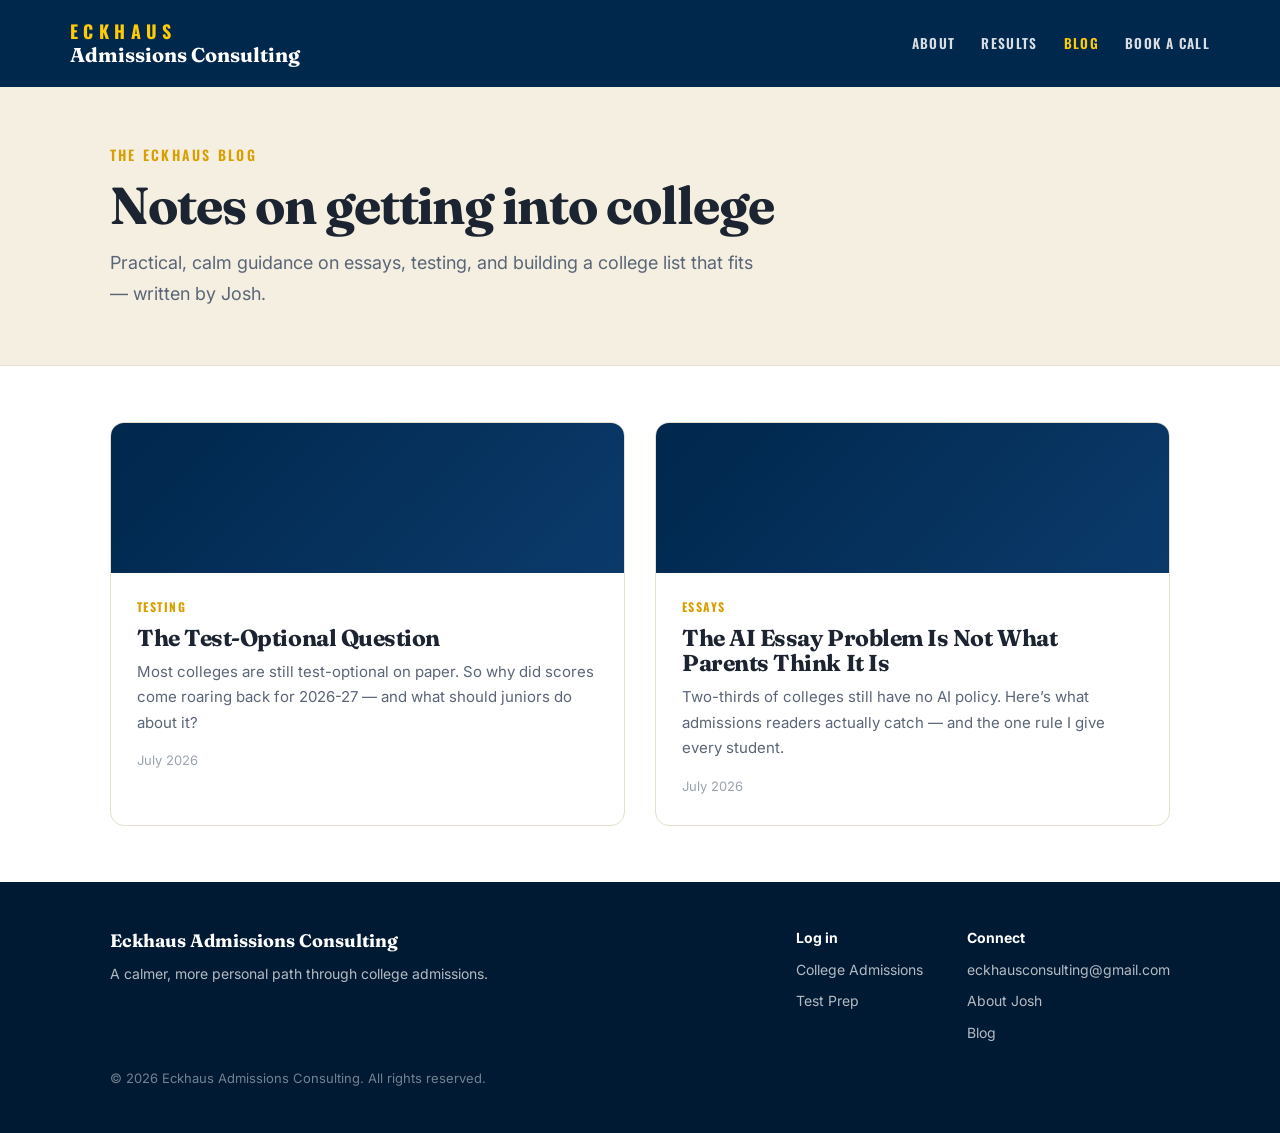
==== blog/index.html @ 6aad3f3d "Blog: remove read-time from posts, index, and homepage" ====
<!DOCTYPE html><html lang="en"><head><meta charset="UTF-8"><meta name="viewport" content="width=device-width, initial-scale=1"><title>Blog — Eckhaus Admissions Consulting</title><link rel="preconnect" href="https://fonts.googleapis.com"><link rel="preconnect" href="https://fonts.gstatic.com" crossorigin><link href="https://fonts.googleapis.com/css2?family=Fraunces:opsz,wght@9..144,500;9..144,600;9..144,700&family=Inter:wght@400;500;600;700&family=Oswald:wght@500;600;700&display=swap" rel="stylesheet"><style>
  :root{--blue:#00274c;--blue-2:#001a33;--blue-soft:#0b3a6b;--maize:#ffcb05;--maize-fill:#efb90a;--maize-deep:#d99e00;--ink:#1c2431;--slate:#5a6577;--paper:#fbf8f0;--cream:#f4efe1;--line:#e6dfcd;--serif:'Fraunces',Georgia,serif;--sans:'Inter',system-ui,sans-serif;--varsity:'Oswald',sans-serif}
  *{box-sizing:border-box;margin:0;padding:0}
  html{scroll-behavior:smooth}
  body{font-family:var(--sans);color:var(--ink);background:#fff;line-height:1.7;-webkit-font-smoothing:antialiased}
  a{color:inherit;text-decoration:none}
  .wrap{max-width:1140px;margin:0 auto;padding:0 40px}
  h1,h2,h3{font-family:var(--serif);font-weight:700;letter-spacing:-.02em;line-height:1.1}
  .top{background:var(--blue);color:#fff}
  .topbar{display:flex;align-items:center;justify-content:space-between;padding:22px 0}
  .brand{display:flex;flex-direction:column;line-height:1}
  .brand .name{font-family:var(--varsity);font-weight:700;font-size:18px;letter-spacing:.3em;color:var(--maize)}
  .brand .svc{font-family:var(--serif);font-weight:700;font-size:20px;color:#fff;margin-top:5px}
  .nav{display:flex;gap:26px}
  .nav a{font-family:var(--varsity);text-transform:uppercase;letter-spacing:.1em;font-size:13.5px;font-weight:600;color:rgba(255,255,255,.85)}
  .nav a:hover,.nav a.on{color:var(--maize)}
  .pagehead{background:var(--cream);border-bottom:1px solid var(--line);padding:56px 0}
  .pagehead .eyebrow{font-family:var(--varsity);text-transform:uppercase;letter-spacing:.16em;font-size:14px;font-weight:600;color:var(--maize-deep);margin-bottom:10px}
  .pagehead h1{font-size:clamp(34px,5vw,52px)}
  .pagehead p{color:var(--slate);font-size:18px;margin-top:14px;max-width:60ch}
  .list{padding:56px 0;display:grid;grid-template-columns:repeat(auto-fit,minmax(300px,1fr));gap:30px}
  .card{display:block;border:1px solid var(--line);border-radius:14px;overflow:hidden;background:#fff;transition:.2s ease}
  .card:hover{transform:translateY(-3px);box-shadow:0 20px 40px -26px rgba(0,20,42,.5)}
  .card .thumb{height:150px;background:linear-gradient(135deg,var(--blue),var(--blue-soft))}
  .card .cbody{padding:24px 26px 28px}
  .cat{font-family:var(--varsity);text-transform:uppercase;letter-spacing:.12em;font-size:12px;font-weight:700;color:var(--maize-deep)}
  .card h3{font-size:23px;margin:8px 0}
  .card p{color:var(--slate);font-size:15px}
  .card .meta{color:#9aa3b1;font-size:13px;margin-top:14px}
  .article{padding:52px 0 72px}
  .article .inner{max-width:720px;margin:0 auto}
  .article .cat{margin-bottom:14px;display:inline-block}
  .article h1{font-size:clamp(32px,4.6vw,50px);line-height:1.06}
  .article .byline{color:var(--slate);font-size:15px;margin-top:18px;padding-bottom:26px;border-bottom:1px solid var(--line)}
  .article .content{margin-top:30px;font-size:18px;color:#26303f}
  .article .content p{margin:0 0 22px}
  .article .content h2{font-family:var(--serif);font-size:27px;margin:38px 0 14px}
  .article .content ul{margin:0 0 22px 22px}
  .article .content li{margin-bottom:9px}
  .article .content strong{color:var(--ink)}
  .backlink{display:inline-block;margin-bottom:26px;font-family:var(--varsity);text-transform:uppercase;letter-spacing:.08em;font-size:13px;font-weight:600;color:var(--maize-deep)}
  .cta{margin-top:48px;background:var(--blue);color:#fff;border-radius:14px;padding:34px 36px}
  .cta h3{color:#fff;font-size:26px}
  .cta p{color:rgba(255,255,255,.8);margin-top:8px;font-size:16px}
  .cta a{display:inline-flex;margin-top:18px;background:var(--maize-fill);color:var(--blue);font-family:var(--varsity);text-transform:uppercase;letter-spacing:.07em;font-weight:700;font-size:14px;padding:12px 20px;border-radius:8px}
  .foot{background:var(--blue-2);color:rgba(255,255,255,.7);padding:44px 0}
  .foot .fwrap{display:flex;justify-content:space-between;flex-wrap:wrap;gap:28px}
  .foot a{color:rgba(255,255,255,.7)}.foot a:hover{color:var(--maize)}
  .foot .cright{font-size:13px;color:rgba(255,255,255,.45);margin-top:22px}
  @media(max-width:760px){.nav{display:none}.wrap{padding:0 22px}}
</style></head><body><header class="top"><div class="wrap topbar"><a href="/" class="brand"><span class="name">ECKHAUS</span><span class="svc">Admissions Consulting</span></a><nav class="nav"><a href="/#about">About</a><a href="/#results">Results</a><a href="/blog/" class="on">Blog</a><a href="/#book">Book a call</a></nav></div></header><section class="pagehead"><div class="wrap"><div class="eyebrow">The Eckhaus blog</div><h1>Notes on getting into college</h1><p>Practical, calm guidance on essays, testing, and building a college list that fits — written by Josh.</p></div></section><div class="wrap"><div class="list"><a href="/blog/the-test-optional-question/" class="card"><div class="thumb"></div><div class="cbody"><div class="cat">Testing</div><h3>The Test-Optional Question</h3><p>Most colleges are still test-optional on paper. So why did scores come roaring back for 2026-27 — and what should juniors do about it?</p><div class="meta">July 2026</div></div></a><a href="/blog/the-ai-essay-problem/" class="card"><div class="thumb"></div><div class="cbody"><div class="cat">Essays</div><h3>The AI Essay Problem Is Not What Parents Think It Is</h3><p>Two-thirds of colleges still have no AI policy. Here’s what admissions readers actually catch — and the one rule I give every student.</p><div class="meta">July 2026</div></div></a></div></div><footer class="foot"><div class="wrap"><div class="fwrap"><div><strong style="color:#fff;font-family:var(--serif);font-size:18px">Eckhaus Admissions Consulting</strong><div style="margin-top:6px;font-size:14px">A calmer, more personal path through college admissions.</div></div><div style="display:flex;gap:44px"><div style="display:flex;flex-direction:column;gap:8px;font-size:14px"><strong style="color:#fff">Log in</strong><a href="https://my.eckhausconsulting.com/">College Admissions</a><a href="https://my.eckhausconsulting.com/">Test Prep</a></div><div style="display:flex;flex-direction:column;gap:8px;font-size:14px"><strong style="color:#fff">Connect</strong><a href="mailto:eckhausconsulting@gmail.com">eckhausconsulting@gmail.com</a><a href="/#about">About Josh</a><a href="/blog/">Blog</a></div></div></div><div class="cright">© 2026 Eckhaus Admissions Consulting. All rights reserved.</div></div></footer></body></html>
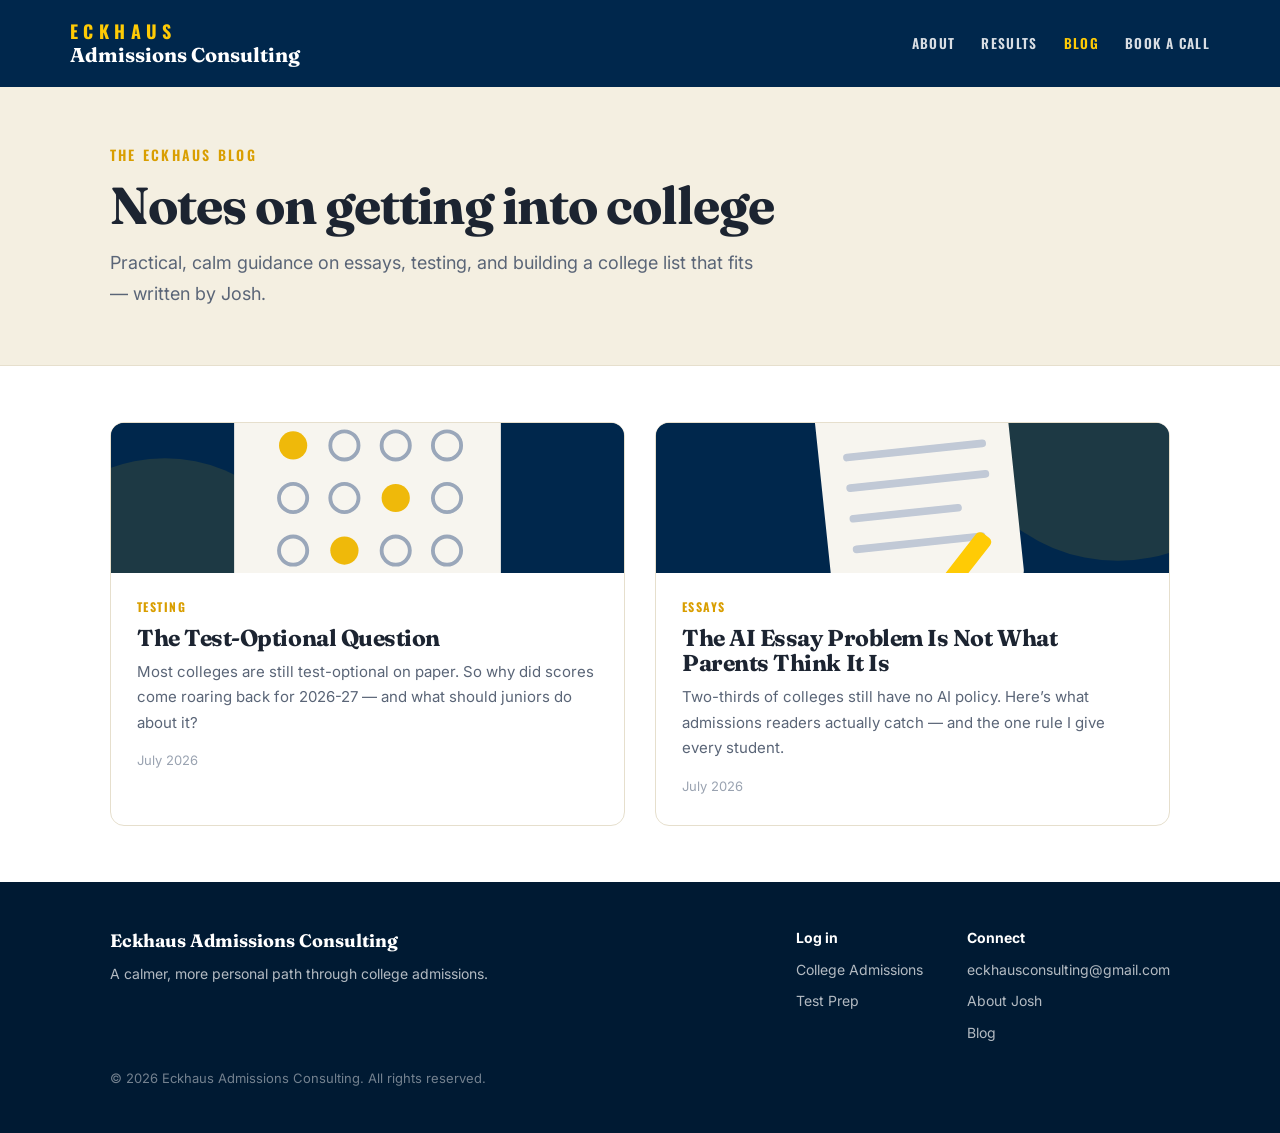
==== commit 92abc852: "Homepage: real key dates (Aug 1 Common App, Aug 7 SAT, Aug 14 ACT) + 3 news articles w/ links (USC E" ====
--- a/blog/index.html
+++ b/blog/index.html
@@ -38,7 +38,7 @@
   .article .content ul{margin:0 0 22px 22px}
   .article .content li{margin-bottom:9px}
   .article .content strong{color:var(--ink)}
-  .backlink{display:inline-block;margin-bottom:26px;font-family:var(--varsity);text-transform:uppercase;letter-spacing:.08em;font-size:13px;font-weight:600;color:var(--maize-deep)}
+  .backlink{display:block;margin-bottom:26px;font-family:var(--varsity);text-transform:uppercase;letter-spacing:.08em;font-size:13px;font-weight:600;color:var(--maize-deep)}
   .cta{margin-top:48px;background:var(--blue);color:#fff;border-radius:14px;padding:34px 36px}
   .cta h3{color:#fff;font-size:26px}
   .cta p{color:rgba(255,255,255,.8);margin-top:8px;font-size:16px}
@@ -48,4 +48,4 @@
   .foot a{color:rgba(255,255,255,.7)}.foot a:hover{color:var(--maize)}
   .foot .cright{font-size:13px;color:rgba(255,255,255,.45);margin-top:22px}
   @media(max-width:760px){.nav{display:none}.wrap{padding:0 22px}}
-</style></head><body><header class="top"><div class="wrap topbar"><a href="/" class="brand"><span class="name">ECKHAUS</span><span class="svc">Admissions Consulting</span></a><nav class="nav"><a href="/#about">About</a><a href="/#results">Results</a><a href="/blog/" class="on">Blog</a><a href="/#book">Book a call</a></nav></div></header><section class="pagehead"><div class="wrap"><div class="eyebrow">The Eckhaus blog</div><h1>Notes on getting into college</h1><p>Practical, calm guidance on essays, testing, and building a college list that fits — written by Josh.</p></div></section><div class="wrap"><div class="list"><a href="/blog/the-test-optional-question/" class="card"><div class="thumb"></div><div class="cbody"><div class="cat">Testing</div><h3>The Test-Optional Question</h3><p>Most colleges are still test-optional on paper. So why did scores come roaring back for 2026-27 — and what should juniors do about it?</p><div class="meta">July 2026</div></div></a><a href="/blog/the-ai-essay-problem/" class="card"><div class="thumb"></div><div class="cbody"><div class="cat">Essays</div><h3>The AI Essay Problem Is Not What Parents Think It Is</h3><p>Two-thirds of colleges still have no AI policy. Here’s what admissions readers actually catch — and the one rule I give every student.</p><div class="meta">July 2026</div></div></a></div></div><footer class="foot"><div class="wrap"><div class="fwrap"><div><strong style="color:#fff;font-family:var(--serif);font-size:18px">Eckhaus Admissions Consulting</strong><div style="margin-top:6px;font-size:14px">A calmer, more personal path through college admissions.</div></div><div style="display:flex;gap:44px"><div style="display:flex;flex-direction:column;gap:8px;font-size:14px"><strong style="color:#fff">Log in</strong><a href="https://my.eckhausconsulting.com/">College Admissions</a><a href="https://my.eckhausconsulting.com/">Test Prep</a></div><div style="display:flex;flex-direction:column;gap:8px;font-size:14px"><strong style="color:#fff">Connect</strong><a href="mailto:eckhausconsulting@gmail.com">eckhausconsulting@gmail.com</a><a href="/#about">About Josh</a><a href="/blog/">Blog</a></div></div></div><div class="cright">© 2026 Eckhaus Admissions Consulting. All rights reserved.</div></div></footer></body></html>+</style></head><body><header class="top"><div class="wrap topbar"><a href="/" class="brand"><span class="name">ECKHAUS</span><span class="svc">Admissions Consulting</span></a><nav class="nav"><a href="/#about">About</a><a href="/#results">Results</a><a href="/blog/" class="on">Blog</a><a href="/#book">Book a call</a></nav></div></header><section class="pagehead"><div class="wrap"><div class="eyebrow">The Eckhaus blog</div><h1>Notes on getting into college</h1><p>Practical, calm guidance on essays, testing, and building a college list that fits — written by Josh.</p></div></section><div class="wrap"><div class="list"><a href="/blog/the-test-optional-question/" class="card"><div class="thumb"><svg viewBox="0 0 400 250" preserveAspectRatio="xMidYMid slice" style="width:100%;height:100%;display:block" role="img" aria-label="Testing"><rect width="400" height="250" fill="#00274c"/><circle cx="42" cy="216" r="122" fill="#efb90a" opacity=".12"/><g transform="translate(96,50)"><rect width="208" height="150" rx="10" fill="#f7f5ef"/><circle cx="46" cy="34" r="11" fill="#efb90a"/><circle cx="86" cy="34" r="11" fill="none" stroke="#9aa7ba" stroke-width="3"/><circle cx="126" cy="34" r="11" fill="none" stroke="#9aa7ba" stroke-width="3"/><circle cx="166" cy="34" r="11" fill="none" stroke="#9aa7ba" stroke-width="3"/><circle cx="46" cy="75" r="11" fill="none" stroke="#9aa7ba" stroke-width="3"/><circle cx="86" cy="75" r="11" fill="none" stroke="#9aa7ba" stroke-width="3"/><circle cx="126" cy="75" r="11" fill="#efb90a"/><circle cx="166" cy="75" r="11" fill="none" stroke="#9aa7ba" stroke-width="3"/><circle cx="46" cy="116" r="11" fill="none" stroke="#9aa7ba" stroke-width="3"/><circle cx="86" cy="116" r="11" fill="#efb90a"/><circle cx="126" cy="116" r="11" fill="none" stroke="#9aa7ba" stroke-width="3"/><circle cx="166" cy="116" r="11" fill="none" stroke="#9aa7ba" stroke-width="3"/></g></svg></div><div class="cbody"><div class="cat">Testing</div><h3>The Test-Optional Question</h3><p>Most colleges are still test-optional on paper. So why did scores come roaring back for 2026-27 — and what should juniors do about it?</p><div class="meta">July 2026</div></div></a><a href="/blog/the-ai-essay-problem/" class="card"><div class="thumb"><svg viewBox="0 0 400 250" preserveAspectRatio="xMidYMid slice" style="width:100%;height:100%;display:block" role="img" aria-label="Essays"><rect width="400" height="250" fill="#00274c"/><circle cx="360" cy="42" r="132" fill="#efb90a" opacity=".12"/><g transform="translate(122,48) rotate(-6)"><rect width="150" height="158" rx="9" fill="#f7f5ef"/><rect width="150" height="11" fill="#efb90a"/><g stroke="#c1c9d6" stroke-width="6" stroke-linecap="round"><line x1="22" y1="48" x2="128" y2="48"/><line x1="22" y1="72" x2="128" y2="72"/><line x1="22" y1="96" x2="104" y2="96"/><line x1="22" y1="120" x2="120" y2="120"/></g></g><g transform="translate(252,150) rotate(38)"><rect width="14" height="66" rx="4" fill="#ffcb05"/><polygon points="0,66 14,66 7,86" fill="#00274c" stroke="#ffcb05" stroke-width="3"/></g></svg></div><div class="cbody"><div class="cat">Essays</div><h3>The AI Essay Problem Is Not What Parents Think It Is</h3><p>Two-thirds of colleges still have no AI policy. Here’s what admissions readers actually catch — and the one rule I give every student.</p><div class="meta">July 2026</div></div></a></div></div><footer class="foot"><div class="wrap"><div class="fwrap"><div><strong style="color:#fff;font-family:var(--serif);font-size:18px">Eckhaus Admissions Consulting</strong><div style="margin-top:6px;font-size:14px">A calmer, more personal path through college admissions.</div></div><div style="display:flex;gap:44px"><div style="display:flex;flex-direction:column;gap:8px;font-size:14px"><strong style="color:#fff">Log in</strong><a href="https://my.eckhausconsulting.com/">College Admissions</a><a href="https://my.eckhausconsulting.com/">Test Prep</a></div><div style="display:flex;flex-direction:column;gap:8px;font-size:14px"><strong style="color:#fff">Connect</strong><a href="mailto:eckhausconsulting@gmail.com">eckhausconsulting@gmail.com</a><a href="/#about">About Josh</a><a href="/blog/">Blog</a></div></div></div><div class="cright">© 2026 Eckhaus Admissions Consulting. All rights reserved.</div></div></footer></body></html>
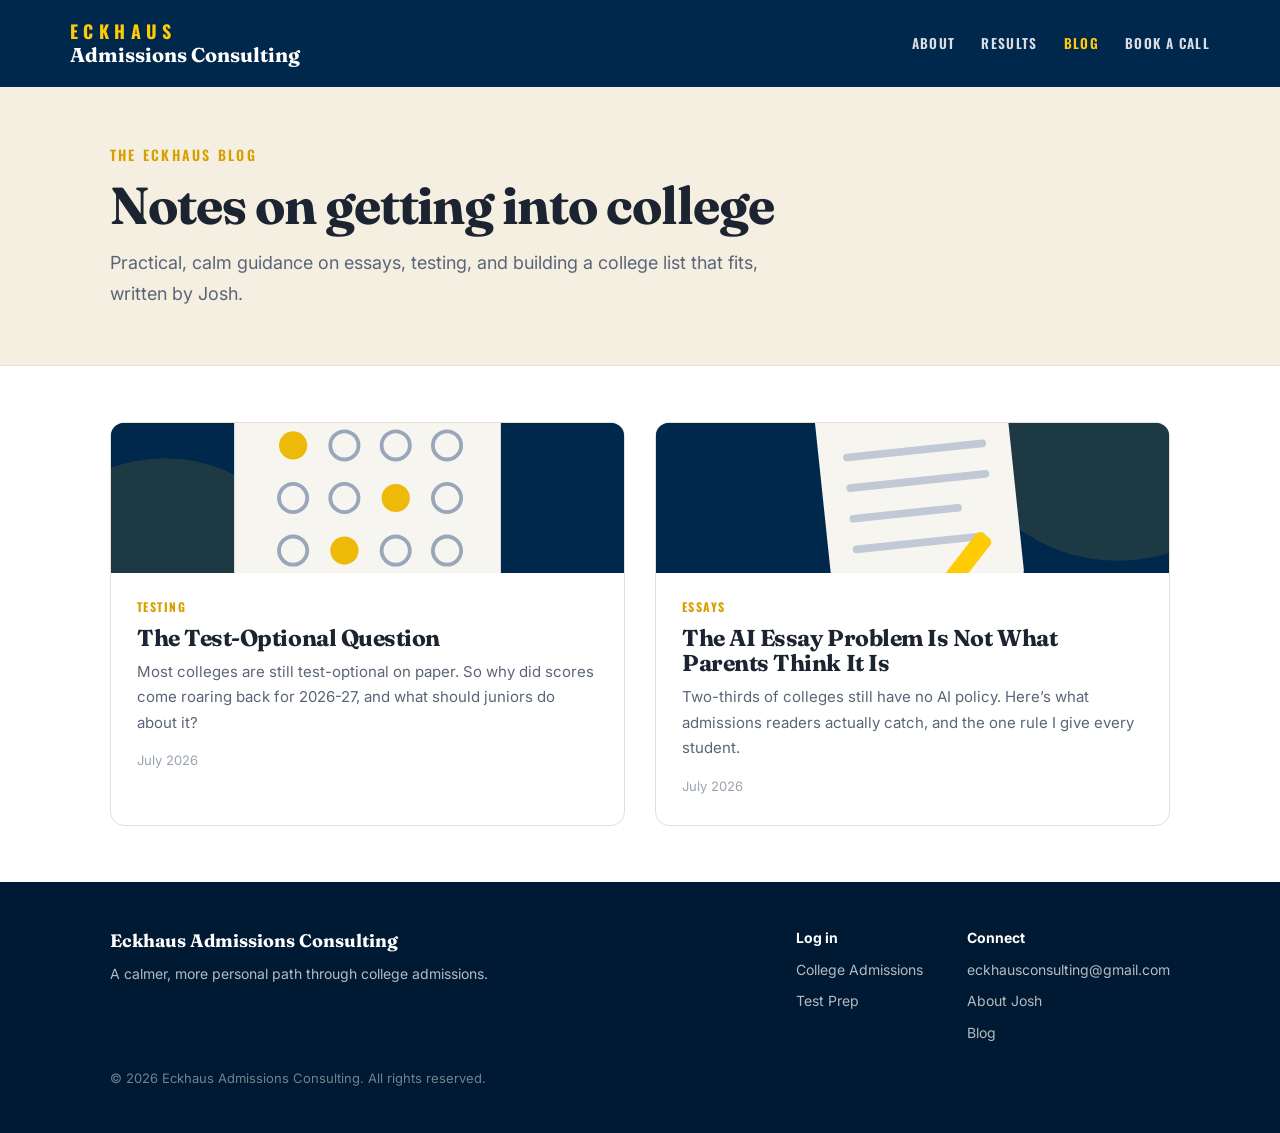
==== commit ae81c251: "Launch section redesign: unified texture system, campus imagery, wider column, current key dates Eve" ====
--- a/blog/index.html
+++ b/blog/index.html
@@ -1,4 +1,4 @@
-<!DOCTYPE html><html lang="en"><head><meta charset="UTF-8"><meta name="viewport" content="width=device-width, initial-scale=1"><title>Blog — Eckhaus Admissions Consulting</title><link rel="preconnect" href="https://fonts.googleapis.com"><link rel="preconnect" href="https://fonts.gstatic.com" crossorigin><link href="https://fonts.googleapis.com/css2?family=Fraunces:opsz,wght@9..144,500;9..144,600;9..144,700&family=Inter:wght@400;500;600;700&family=Oswald:wght@500;600;700&display=swap" rel="stylesheet"><style>
+<!DOCTYPE html><html lang="en"><head><meta charset="UTF-8"><meta name="viewport" content="width=device-width, initial-scale=1"><title>Blog | Eckhaus Admissions Consulting</title><link rel="preconnect" href="https://fonts.googleapis.com"><link rel="preconnect" href="https://fonts.gstatic.com" crossorigin><link href="https://fonts.googleapis.com/css2?family=Fraunces:opsz,wght@9..144,500;9..144,600;9..144,700&family=Inter:wght@400;500;600;700&family=Oswald:wght@500;600;700&display=swap" rel="stylesheet"><style>
   :root{--blue:#00274c;--blue-2:#001a33;--blue-soft:#0b3a6b;--maize:#ffcb05;--maize-fill:#efb90a;--maize-deep:#d99e00;--ink:#1c2431;--slate:#5a6577;--paper:#fbf8f0;--cream:#f4efe1;--line:#e6dfcd;--serif:'Fraunces',Georgia,serif;--sans:'Inter',system-ui,sans-serif;--varsity:'Oswald',sans-serif}
   *{box-sizing:border-box;margin:0;padding:0}
   html{scroll-behavior:smooth}
@@ -48,4 +48,4 @@
   .foot a{color:rgba(255,255,255,.7)}.foot a:hover{color:var(--maize)}
   .foot .cright{font-size:13px;color:rgba(255,255,255,.45);margin-top:22px}
   @media(max-width:760px){.nav{display:none}.wrap{padding:0 22px}}
-</style></head><body><header class="top"><div class="wrap topbar"><a href="/" class="brand"><span class="name">ECKHAUS</span><span class="svc">Admissions Consulting</span></a><nav class="nav"><a href="/#about">About</a><a href="/#results">Results</a><a href="/blog/" class="on">Blog</a><a href="/#book">Book a call</a></nav></div></header><section class="pagehead"><div class="wrap"><div class="eyebrow">The Eckhaus blog</div><h1>Notes on getting into college</h1><p>Practical, calm guidance on essays, testing, and building a college list that fits — written by Josh.</p></div></section><div class="wrap"><div class="list"><a href="/blog/the-test-optional-question/" class="card"><div class="thumb"><svg viewBox="0 0 400 250" preserveAspectRatio="xMidYMid slice" style="width:100%;height:100%;display:block" role="img" aria-label="Testing"><rect width="400" height="250" fill="#00274c"/><circle cx="42" cy="216" r="122" fill="#efb90a" opacity=".12"/><g transform="translate(96,50)"><rect width="208" height="150" rx="10" fill="#f7f5ef"/><circle cx="46" cy="34" r="11" fill="#efb90a"/><circle cx="86" cy="34" r="11" fill="none" stroke="#9aa7ba" stroke-width="3"/><circle cx="126" cy="34" r="11" fill="none" stroke="#9aa7ba" stroke-width="3"/><circle cx="166" cy="34" r="11" fill="none" stroke="#9aa7ba" stroke-width="3"/><circle cx="46" cy="75" r="11" fill="none" stroke="#9aa7ba" stroke-width="3"/><circle cx="86" cy="75" r="11" fill="none" stroke="#9aa7ba" stroke-width="3"/><circle cx="126" cy="75" r="11" fill="#efb90a"/><circle cx="166" cy="75" r="11" fill="none" stroke="#9aa7ba" stroke-width="3"/><circle cx="46" cy="116" r="11" fill="none" stroke="#9aa7ba" stroke-width="3"/><circle cx="86" cy="116" r="11" fill="#efb90a"/><circle cx="126" cy="116" r="11" fill="none" stroke="#9aa7ba" stroke-width="3"/><circle cx="166" cy="116" r="11" fill="none" stroke="#9aa7ba" stroke-width="3"/></g></svg></div><div class="cbody"><div class="cat">Testing</div><h3>The Test-Optional Question</h3><p>Most colleges are still test-optional on paper. So why did scores come roaring back for 2026-27 — and what should juniors do about it?</p><div class="meta">July 2026</div></div></a><a href="/blog/the-ai-essay-problem/" class="card"><div class="thumb"><svg viewBox="0 0 400 250" preserveAspectRatio="xMidYMid slice" style="width:100%;height:100%;display:block" role="img" aria-label="Essays"><rect width="400" height="250" fill="#00274c"/><circle cx="360" cy="42" r="132" fill="#efb90a" opacity=".12"/><g transform="translate(122,48) rotate(-6)"><rect width="150" height="158" rx="9" fill="#f7f5ef"/><rect width="150" height="11" fill="#efb90a"/><g stroke="#c1c9d6" stroke-width="6" stroke-linecap="round"><line x1="22" y1="48" x2="128" y2="48"/><line x1="22" y1="72" x2="128" y2="72"/><line x1="22" y1="96" x2="104" y2="96"/><line x1="22" y1="120" x2="120" y2="120"/></g></g><g transform="translate(252,150) rotate(38)"><rect width="14" height="66" rx="4" fill="#ffcb05"/><polygon points="0,66 14,66 7,86" fill="#00274c" stroke="#ffcb05" stroke-width="3"/></g></svg></div><div class="cbody"><div class="cat">Essays</div><h3>The AI Essay Problem Is Not What Parents Think It Is</h3><p>Two-thirds of colleges still have no AI policy. Here’s what admissions readers actually catch — and the one rule I give every student.</p><div class="meta">July 2026</div></div></a></div></div><footer class="foot"><div class="wrap"><div class="fwrap"><div><strong style="color:#fff;font-family:var(--serif);font-size:18px">Eckhaus Admissions Consulting</strong><div style="margin-top:6px;font-size:14px">A calmer, more personal path through college admissions.</div></div><div style="display:flex;gap:44px"><div style="display:flex;flex-direction:column;gap:8px;font-size:14px"><strong style="color:#fff">Log in</strong><a href="https://my.eckhausconsulting.com/">College Admissions</a><a href="https://my.eckhausconsulting.com/">Test Prep</a></div><div style="display:flex;flex-direction:column;gap:8px;font-size:14px"><strong style="color:#fff">Connect</strong><a href="mailto:eckhausconsulting@gmail.com">eckhausconsulting@gmail.com</a><a href="/#about">About Josh</a><a href="/blog/">Blog</a></div></div></div><div class="cright">© 2026 Eckhaus Admissions Consulting. All rights reserved.</div></div></footer></body></html>+</style></head><body><header class="top"><div class="wrap topbar"><a href="/" class="brand"><span class="name">ECKHAUS</span><span class="svc">Admissions Consulting</span></a><nav class="nav"><a href="/#about">About</a><a href="/#results">Results</a><a href="/blog/" class="on">Blog</a><a href="/#book">Book a call</a></nav></div></header><section class="pagehead"><div class="wrap"><div class="eyebrow">The Eckhaus blog</div><h1>Notes on getting into college</h1><p>Practical, calm guidance on essays, testing, and building a college list that fits, written by Josh.</p></div></section><div class="wrap"><div class="list"><a href="/blog/the-test-optional-question/" class="card"><div class="thumb"><svg viewBox="0 0 400 250" preserveAspectRatio="xMidYMid slice" style="width:100%;height:100%;display:block" role="img" aria-label="Testing"><rect width="400" height="250" fill="#00274c"/><circle cx="42" cy="216" r="122" fill="#efb90a" opacity=".12"/><g transform="translate(96,50)"><rect width="208" height="150" rx="10" fill="#f7f5ef"/><circle cx="46" cy="34" r="11" fill="#efb90a"/><circle cx="86" cy="34" r="11" fill="none" stroke="#9aa7ba" stroke-width="3"/><circle cx="126" cy="34" r="11" fill="none" stroke="#9aa7ba" stroke-width="3"/><circle cx="166" cy="34" r="11" fill="none" stroke="#9aa7ba" stroke-width="3"/><circle cx="46" cy="75" r="11" fill="none" stroke="#9aa7ba" stroke-width="3"/><circle cx="86" cy="75" r="11" fill="none" stroke="#9aa7ba" stroke-width="3"/><circle cx="126" cy="75" r="11" fill="#efb90a"/><circle cx="166" cy="75" r="11" fill="none" stroke="#9aa7ba" stroke-width="3"/><circle cx="46" cy="116" r="11" fill="none" stroke="#9aa7ba" stroke-width="3"/><circle cx="86" cy="116" r="11" fill="#efb90a"/><circle cx="126" cy="116" r="11" fill="none" stroke="#9aa7ba" stroke-width="3"/><circle cx="166" cy="116" r="11" fill="none" stroke="#9aa7ba" stroke-width="3"/></g></svg></div><div class="cbody"><div class="cat">Testing</div><h3>The Test-Optional Question</h3><p>Most colleges are still test-optional on paper. So why did scores come roaring back for 2026-27, and what should juniors do about it?</p><div class="meta">July 2026</div></div></a><a href="/blog/the-ai-essay-problem/" class="card"><div class="thumb"><svg viewBox="0 0 400 250" preserveAspectRatio="xMidYMid slice" style="width:100%;height:100%;display:block" role="img" aria-label="Essays"><rect width="400" height="250" fill="#00274c"/><circle cx="360" cy="42" r="132" fill="#efb90a" opacity=".12"/><g transform="translate(122,48) rotate(-6)"><rect width="150" height="158" rx="9" fill="#f7f5ef"/><rect width="150" height="11" fill="#efb90a"/><g stroke="#c1c9d6" stroke-width="6" stroke-linecap="round"><line x1="22" y1="48" x2="128" y2="48"/><line x1="22" y1="72" x2="128" y2="72"/><line x1="22" y1="96" x2="104" y2="96"/><line x1="22" y1="120" x2="120" y2="120"/></g></g><g transform="translate(252,150) rotate(38)"><rect width="14" height="66" rx="4" fill="#ffcb05"/><polygon points="0,66 14,66 7,86" fill="#00274c" stroke="#ffcb05" stroke-width="3"/></g></svg></div><div class="cbody"><div class="cat">Essays</div><h3>The AI Essay Problem Is Not What Parents Think It Is</h3><p>Two-thirds of colleges still have no AI policy. Here’s what admissions readers actually catch, and the one rule I give every student.</p><div class="meta">July 2026</div></div></a></div></div><footer class="foot"><div class="wrap"><div class="fwrap"><div><strong style="color:#fff;font-family:var(--serif);font-size:18px">Eckhaus Admissions Consulting</strong><div style="margin-top:6px;font-size:14px">A calmer, more personal path through college admissions.</div></div><div style="display:flex;gap:44px"><div style="display:flex;flex-direction:column;gap:8px;font-size:14px"><strong style="color:#fff">Log in</strong><a href="https://my.eckhausconsulting.com/">College Admissions</a><a href="https://my.eckhausconsulting.com/">Test Prep</a></div><div style="display:flex;flex-direction:column;gap:8px;font-size:14px"><strong style="color:#fff">Connect</strong><a href="mailto:eckhausconsulting@gmail.com">eckhausconsulting@gmail.com</a><a href="/#about">About Josh</a><a href="/blog/">Blog</a></div></div></div><div class="cright">© 2026 Eckhaus Admissions Consulting. All rights reserved.</div></div></footer></body></html>
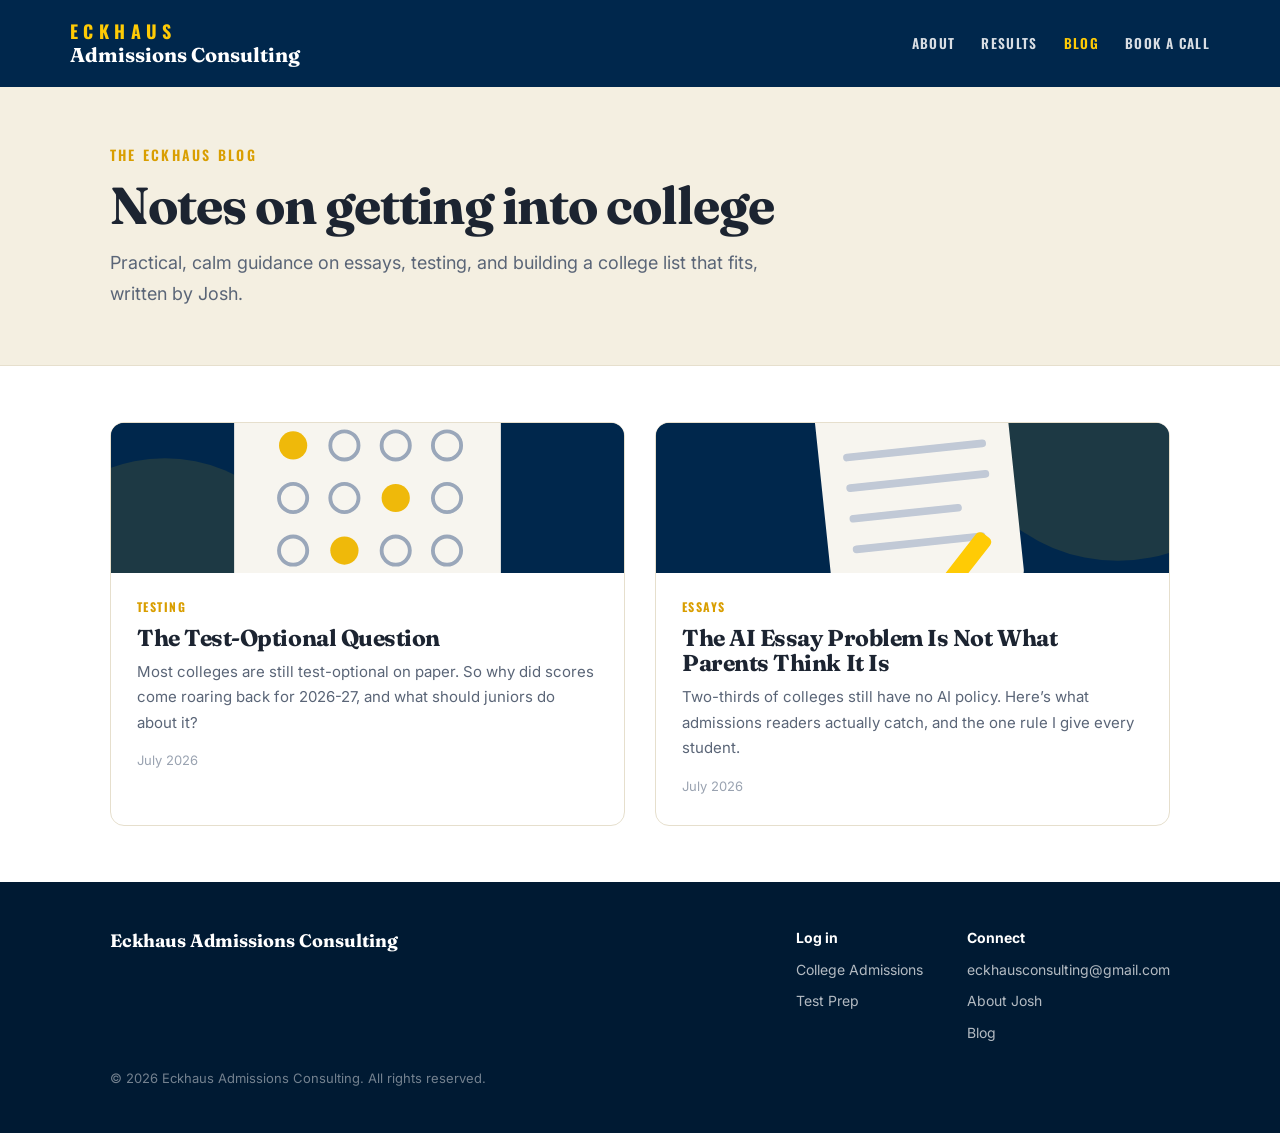
==== commit 26b0ca80: "Blog footers lose the tagline too; About Josh centers as a column (Josh: floating)" ====
--- a/blog/index.html
+++ b/blog/index.html
@@ -48,4 +48,4 @@
   .foot a{color:rgba(255,255,255,.7)}.foot a:hover{color:var(--maize)}
   .foot .cright{font-size:13px;color:rgba(255,255,255,.45);margin-top:22px}
   @media(max-width:760px){.nav{display:none}.wrap{padding:0 22px}}
-</style></head><body><header class="top"><div class="wrap topbar"><a href="/" class="brand"><span class="name">ECKHAUS</span><span class="svc">Admissions Consulting</span></a><nav class="nav"><a href="/#about">About</a><a href="/#results">Results</a><a href="/blog/" class="on">Blog</a><a href="/#book">Book a call</a></nav></div></header><section class="pagehead"><div class="wrap"><div class="eyebrow">The Eckhaus blog</div><h1>Notes on getting into college</h1><p>Practical, calm guidance on essays, testing, and building a college list that fits, written by Josh.</p></div></section><div class="wrap"><div class="list"><a href="/blog/the-test-optional-question/" class="card"><div class="thumb"><svg viewBox="0 0 400 250" preserveAspectRatio="xMidYMid slice" style="width:100%;height:100%;display:block" role="img" aria-label="Testing"><rect width="400" height="250" fill="#00274c"/><circle cx="42" cy="216" r="122" fill="#efb90a" opacity=".12"/><g transform="translate(96,50)"><rect width="208" height="150" rx="10" fill="#f7f5ef"/><circle cx="46" cy="34" r="11" fill="#efb90a"/><circle cx="86" cy="34" r="11" fill="none" stroke="#9aa7ba" stroke-width="3"/><circle cx="126" cy="34" r="11" fill="none" stroke="#9aa7ba" stroke-width="3"/><circle cx="166" cy="34" r="11" fill="none" stroke="#9aa7ba" stroke-width="3"/><circle cx="46" cy="75" r="11" fill="none" stroke="#9aa7ba" stroke-width="3"/><circle cx="86" cy="75" r="11" fill="none" stroke="#9aa7ba" stroke-width="3"/><circle cx="126" cy="75" r="11" fill="#efb90a"/><circle cx="166" cy="75" r="11" fill="none" stroke="#9aa7ba" stroke-width="3"/><circle cx="46" cy="116" r="11" fill="none" stroke="#9aa7ba" stroke-width="3"/><circle cx="86" cy="116" r="11" fill="#efb90a"/><circle cx="126" cy="116" r="11" fill="none" stroke="#9aa7ba" stroke-width="3"/><circle cx="166" cy="116" r="11" fill="none" stroke="#9aa7ba" stroke-width="3"/></g></svg></div><div class="cbody"><div class="cat">Testing</div><h3>The Test-Optional Question</h3><p>Most colleges are still test-optional on paper. So why did scores come roaring back for 2026-27, and what should juniors do about it?</p><div class="meta">July 2026</div></div></a><a href="/blog/the-ai-essay-problem/" class="card"><div class="thumb"><svg viewBox="0 0 400 250" preserveAspectRatio="xMidYMid slice" style="width:100%;height:100%;display:block" role="img" aria-label="Essays"><rect width="400" height="250" fill="#00274c"/><circle cx="360" cy="42" r="132" fill="#efb90a" opacity=".12"/><g transform="translate(122,48) rotate(-6)"><rect width="150" height="158" rx="9" fill="#f7f5ef"/><rect width="150" height="11" fill="#efb90a"/><g stroke="#c1c9d6" stroke-width="6" stroke-linecap="round"><line x1="22" y1="48" x2="128" y2="48"/><line x1="22" y1="72" x2="128" y2="72"/><line x1="22" y1="96" x2="104" y2="96"/><line x1="22" y1="120" x2="120" y2="120"/></g></g><g transform="translate(252,150) rotate(38)"><rect width="14" height="66" rx="4" fill="#ffcb05"/><polygon points="0,66 14,66 7,86" fill="#00274c" stroke="#ffcb05" stroke-width="3"/></g></svg></div><div class="cbody"><div class="cat">Essays</div><h3>The AI Essay Problem Is Not What Parents Think It Is</h3><p>Two-thirds of colleges still have no AI policy. Here’s what admissions readers actually catch, and the one rule I give every student.</p><div class="meta">July 2026</div></div></a></div></div><footer class="foot"><div class="wrap"><div class="fwrap"><div><strong style="color:#fff;font-family:var(--serif);font-size:18px">Eckhaus Admissions Consulting</strong><div style="margin-top:6px;font-size:14px">A calmer, more personal path through college admissions.</div></div><div style="display:flex;gap:44px"><div style="display:flex;flex-direction:column;gap:8px;font-size:14px"><strong style="color:#fff">Log in</strong><a href="https://my.eckhausconsulting.com/">College Admissions</a><a href="https://my.eckhausconsulting.com/">Test Prep</a></div><div style="display:flex;flex-direction:column;gap:8px;font-size:14px"><strong style="color:#fff">Connect</strong><a href="mailto:eckhausconsulting@gmail.com">eckhausconsulting@gmail.com</a><a href="/#about">About Josh</a><a href="/blog/">Blog</a></div></div></div><div class="cright">© 2026 Eckhaus Admissions Consulting. All rights reserved.</div></div></footer></body></html>+</style></head><body><header class="top"><div class="wrap topbar"><a href="/" class="brand"><span class="name">ECKHAUS</span><span class="svc">Admissions Consulting</span></a><nav class="nav"><a href="/#about">About</a><a href="/#results">Results</a><a href="/blog/" class="on">Blog</a><a href="/#book">Book a call</a></nav></div></header><section class="pagehead"><div class="wrap"><div class="eyebrow">The Eckhaus blog</div><h1>Notes on getting into college</h1><p>Practical, calm guidance on essays, testing, and building a college list that fits, written by Josh.</p></div></section><div class="wrap"><div class="list"><a href="/blog/the-test-optional-question/" class="card"><div class="thumb"><svg viewBox="0 0 400 250" preserveAspectRatio="xMidYMid slice" style="width:100%;height:100%;display:block" role="img" aria-label="Testing"><rect width="400" height="250" fill="#00274c"/><circle cx="42" cy="216" r="122" fill="#efb90a" opacity=".12"/><g transform="translate(96,50)"><rect width="208" height="150" rx="10" fill="#f7f5ef"/><circle cx="46" cy="34" r="11" fill="#efb90a"/><circle cx="86" cy="34" r="11" fill="none" stroke="#9aa7ba" stroke-width="3"/><circle cx="126" cy="34" r="11" fill="none" stroke="#9aa7ba" stroke-width="3"/><circle cx="166" cy="34" r="11" fill="none" stroke="#9aa7ba" stroke-width="3"/><circle cx="46" cy="75" r="11" fill="none" stroke="#9aa7ba" stroke-width="3"/><circle cx="86" cy="75" r="11" fill="none" stroke="#9aa7ba" stroke-width="3"/><circle cx="126" cy="75" r="11" fill="#efb90a"/><circle cx="166" cy="75" r="11" fill="none" stroke="#9aa7ba" stroke-width="3"/><circle cx="46" cy="116" r="11" fill="none" stroke="#9aa7ba" stroke-width="3"/><circle cx="86" cy="116" r="11" fill="#efb90a"/><circle cx="126" cy="116" r="11" fill="none" stroke="#9aa7ba" stroke-width="3"/><circle cx="166" cy="116" r="11" fill="none" stroke="#9aa7ba" stroke-width="3"/></g></svg></div><div class="cbody"><div class="cat">Testing</div><h3>The Test-Optional Question</h3><p>Most colleges are still test-optional on paper. So why did scores come roaring back for 2026-27, and what should juniors do about it?</p><div class="meta">July 2026</div></div></a><a href="/blog/the-ai-essay-problem/" class="card"><div class="thumb"><svg viewBox="0 0 400 250" preserveAspectRatio="xMidYMid slice" style="width:100%;height:100%;display:block" role="img" aria-label="Essays"><rect width="400" height="250" fill="#00274c"/><circle cx="360" cy="42" r="132" fill="#efb90a" opacity=".12"/><g transform="translate(122,48) rotate(-6)"><rect width="150" height="158" rx="9" fill="#f7f5ef"/><rect width="150" height="11" fill="#efb90a"/><g stroke="#c1c9d6" stroke-width="6" stroke-linecap="round"><line x1="22" y1="48" x2="128" y2="48"/><line x1="22" y1="72" x2="128" y2="72"/><line x1="22" y1="96" x2="104" y2="96"/><line x1="22" y1="120" x2="120" y2="120"/></g></g><g transform="translate(252,150) rotate(38)"><rect width="14" height="66" rx="4" fill="#ffcb05"/><polygon points="0,66 14,66 7,86" fill="#00274c" stroke="#ffcb05" stroke-width="3"/></g></svg></div><div class="cbody"><div class="cat">Essays</div><h3>The AI Essay Problem Is Not What Parents Think It Is</h3><p>Two-thirds of colleges still have no AI policy. Here’s what admissions readers actually catch, and the one rule I give every student.</p><div class="meta">July 2026</div></div></a></div></div><footer class="foot"><div class="wrap"><div class="fwrap"><div><strong style="color:#fff;font-family:var(--serif);font-size:18px">Eckhaus Admissions Consulting</strong></div><div style="display:flex;gap:44px"><div style="display:flex;flex-direction:column;gap:8px;font-size:14px"><strong style="color:#fff">Log in</strong><a href="https://my.eckhausconsulting.com/">College Admissions</a><a href="https://my.eckhausconsulting.com/">Test Prep</a></div><div style="display:flex;flex-direction:column;gap:8px;font-size:14px"><strong style="color:#fff">Connect</strong><a href="mailto:eckhausconsulting@gmail.com">eckhausconsulting@gmail.com</a><a href="/#about">About Josh</a><a href="/blog/">Blog</a></div></div></div><div class="cright">© 2026 Eckhaus Admissions Consulting. All rights reserved.</div></div></footer></body></html>
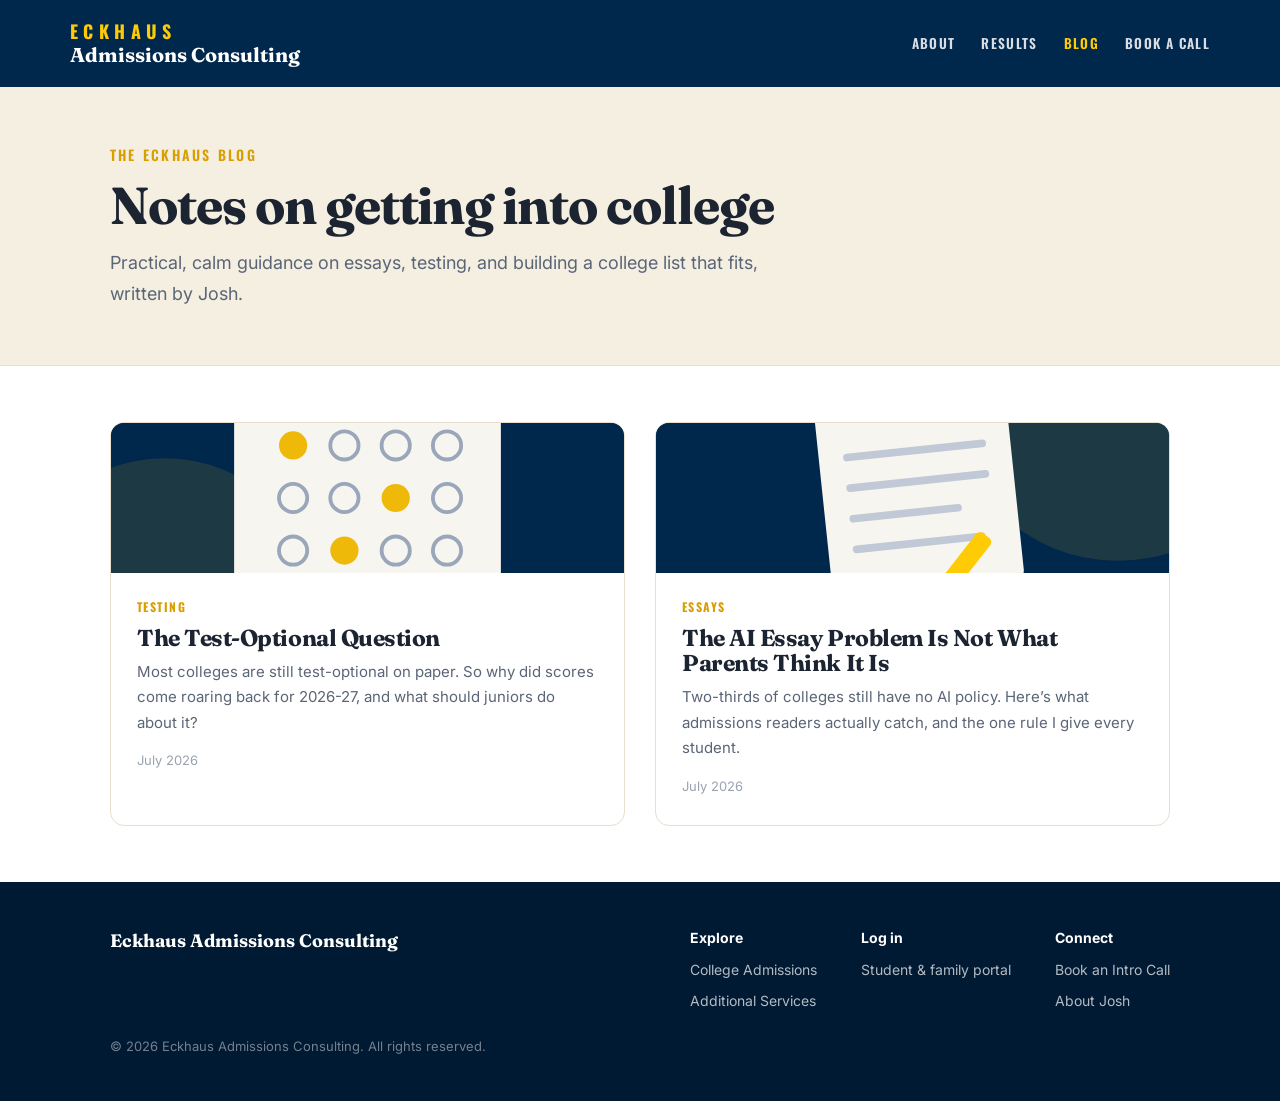
==== commit f17be75e: "One footer everywhere: Explore / Log in / Connect (Josh's spec, 2026-08-31) All 13 pages (home, admi" ====
--- a/blog/index.html
+++ b/blog/index.html
@@ -48,4 +48,4 @@
   .foot a{color:rgba(255,255,255,.7)}.foot a:hover{color:var(--maize)}
   .foot .cright{font-size:13px;color:rgba(255,255,255,.45);margin-top:22px}
   @media(max-width:760px){.nav{display:none}.wrap{padding:0 22px}}
-</style></head><body><header class="top"><div class="wrap topbar"><a href="/" class="brand"><span class="name">ECKHAUS</span><span class="svc">Admissions Consulting</span></a><nav class="nav"><a href="/#about">About</a><a href="/#results">Results</a><a href="/blog/" class="on">Blog</a><a href="/#book">Book a call</a></nav></div></header><section class="pagehead"><div class="wrap"><div class="eyebrow">The Eckhaus blog</div><h1>Notes on getting into college</h1><p>Practical, calm guidance on essays, testing, and building a college list that fits, written by Josh.</p></div></section><div class="wrap"><div class="list"><a href="/blog/the-test-optional-question/" class="card"><div class="thumb"><svg viewBox="0 0 400 250" preserveAspectRatio="xMidYMid slice" style="width:100%;height:100%;display:block" role="img" aria-label="Testing"><rect width="400" height="250" fill="#00274c"/><circle cx="42" cy="216" r="122" fill="#efb90a" opacity=".12"/><g transform="translate(96,50)"><rect width="208" height="150" rx="10" fill="#f7f5ef"/><circle cx="46" cy="34" r="11" fill="#efb90a"/><circle cx="86" cy="34" r="11" fill="none" stroke="#9aa7ba" stroke-width="3"/><circle cx="126" cy="34" r="11" fill="none" stroke="#9aa7ba" stroke-width="3"/><circle cx="166" cy="34" r="11" fill="none" stroke="#9aa7ba" stroke-width="3"/><circle cx="46" cy="75" r="11" fill="none" stroke="#9aa7ba" stroke-width="3"/><circle cx="86" cy="75" r="11" fill="none" stroke="#9aa7ba" stroke-width="3"/><circle cx="126" cy="75" r="11" fill="#efb90a"/><circle cx="166" cy="75" r="11" fill="none" stroke="#9aa7ba" stroke-width="3"/><circle cx="46" cy="116" r="11" fill="none" stroke="#9aa7ba" stroke-width="3"/><circle cx="86" cy="116" r="11" fill="#efb90a"/><circle cx="126" cy="116" r="11" fill="none" stroke="#9aa7ba" stroke-width="3"/><circle cx="166" cy="116" r="11" fill="none" stroke="#9aa7ba" stroke-width="3"/></g></svg></div><div class="cbody"><div class="cat">Testing</div><h3>The Test-Optional Question</h3><p>Most colleges are still test-optional on paper. So why did scores come roaring back for 2026-27, and what should juniors do about it?</p><div class="meta">July 2026</div></div></a><a href="/blog/the-ai-essay-problem/" class="card"><div class="thumb"><svg viewBox="0 0 400 250" preserveAspectRatio="xMidYMid slice" style="width:100%;height:100%;display:block" role="img" aria-label="Essays"><rect width="400" height="250" fill="#00274c"/><circle cx="360" cy="42" r="132" fill="#efb90a" opacity=".12"/><g transform="translate(122,48) rotate(-6)"><rect width="150" height="158" rx="9" fill="#f7f5ef"/><rect width="150" height="11" fill="#efb90a"/><g stroke="#c1c9d6" stroke-width="6" stroke-linecap="round"><line x1="22" y1="48" x2="128" y2="48"/><line x1="22" y1="72" x2="128" y2="72"/><line x1="22" y1="96" x2="104" y2="96"/><line x1="22" y1="120" x2="120" y2="120"/></g></g><g transform="translate(252,150) rotate(38)"><rect width="14" height="66" rx="4" fill="#ffcb05"/><polygon points="0,66 14,66 7,86" fill="#00274c" stroke="#ffcb05" stroke-width="3"/></g></svg></div><div class="cbody"><div class="cat">Essays</div><h3>The AI Essay Problem Is Not What Parents Think It Is</h3><p>Two-thirds of colleges still have no AI policy. Here’s what admissions readers actually catch, and the one rule I give every student.</p><div class="meta">July 2026</div></div></a></div></div><footer class="foot"><div class="wrap"><div class="fwrap"><div><strong style="color:#fff;font-family:var(--serif);font-size:18px">Eckhaus Admissions Consulting</strong></div><div style="display:flex;gap:44px"><div style="display:flex;flex-direction:column;gap:8px;font-size:14px"><strong style="color:#fff">Log in</strong><a href="https://my.eckhausconsulting.com/">College Admissions</a><a href="https://my.eckhausconsulting.com/">Test Prep</a></div><div style="display:flex;flex-direction:column;gap:8px;font-size:14px"><strong style="color:#fff">Connect</strong><a href="mailto:eckhausconsulting@gmail.com">eckhausconsulting@gmail.com</a><a href="/#about">About Josh</a><a href="/blog/">Blog</a></div></div></div><div class="cright">© 2026 Eckhaus Admissions Consulting. All rights reserved.</div></div></footer></body></html>+</style></head><body><header class="top"><div class="wrap topbar"><a href="/" class="brand"><span class="name">ECKHAUS</span><span class="svc">Admissions Consulting</span></a><nav class="nav"><a href="/#about">About</a><a href="/#results">Results</a><a href="/blog/" class="on">Blog</a><a href="/#book">Book a call</a></nav></div></header><section class="pagehead"><div class="wrap"><div class="eyebrow">The Eckhaus blog</div><h1>Notes on getting into college</h1><p>Practical, calm guidance on essays, testing, and building a college list that fits, written by Josh.</p></div></section><div class="wrap"><div class="list"><a href="/blog/the-test-optional-question/" class="card"><div class="thumb"><svg viewBox="0 0 400 250" preserveAspectRatio="xMidYMid slice" style="width:100%;height:100%;display:block" role="img" aria-label="Testing"><rect width="400" height="250" fill="#00274c"/><circle cx="42" cy="216" r="122" fill="#efb90a" opacity=".12"/><g transform="translate(96,50)"><rect width="208" height="150" rx="10" fill="#f7f5ef"/><circle cx="46" cy="34" r="11" fill="#efb90a"/><circle cx="86" cy="34" r="11" fill="none" stroke="#9aa7ba" stroke-width="3"/><circle cx="126" cy="34" r="11" fill="none" stroke="#9aa7ba" stroke-width="3"/><circle cx="166" cy="34" r="11" fill="none" stroke="#9aa7ba" stroke-width="3"/><circle cx="46" cy="75" r="11" fill="none" stroke="#9aa7ba" stroke-width="3"/><circle cx="86" cy="75" r="11" fill="none" stroke="#9aa7ba" stroke-width="3"/><circle cx="126" cy="75" r="11" fill="#efb90a"/><circle cx="166" cy="75" r="11" fill="none" stroke="#9aa7ba" stroke-width="3"/><circle cx="46" cy="116" r="11" fill="none" stroke="#9aa7ba" stroke-width="3"/><circle cx="86" cy="116" r="11" fill="#efb90a"/><circle cx="126" cy="116" r="11" fill="none" stroke="#9aa7ba" stroke-width="3"/><circle cx="166" cy="116" r="11" fill="none" stroke="#9aa7ba" stroke-width="3"/></g></svg></div><div class="cbody"><div class="cat">Testing</div><h3>The Test-Optional Question</h3><p>Most colleges are still test-optional on paper. So why did scores come roaring back for 2026-27, and what should juniors do about it?</p><div class="meta">July 2026</div></div></a><a href="/blog/the-ai-essay-problem/" class="card"><div class="thumb"><svg viewBox="0 0 400 250" preserveAspectRatio="xMidYMid slice" style="width:100%;height:100%;display:block" role="img" aria-label="Essays"><rect width="400" height="250" fill="#00274c"/><circle cx="360" cy="42" r="132" fill="#efb90a" opacity=".12"/><g transform="translate(122,48) rotate(-6)"><rect width="150" height="158" rx="9" fill="#f7f5ef"/><rect width="150" height="11" fill="#efb90a"/><g stroke="#c1c9d6" stroke-width="6" stroke-linecap="round"><line x1="22" y1="48" x2="128" y2="48"/><line x1="22" y1="72" x2="128" y2="72"/><line x1="22" y1="96" x2="104" y2="96"/><line x1="22" y1="120" x2="120" y2="120"/></g></g><g transform="translate(252,150) rotate(38)"><rect width="14" height="66" rx="4" fill="#ffcb05"/><polygon points="0,66 14,66 7,86" fill="#00274c" stroke="#ffcb05" stroke-width="3"/></g></svg></div><div class="cbody"><div class="cat">Essays</div><h3>The AI Essay Problem Is Not What Parents Think It Is</h3><p>Two-thirds of colleges still have no AI policy. Here’s what admissions readers actually catch, and the one rule I give every student.</p><div class="meta">July 2026</div></div></a></div></div><footer class="foot"><div class="wrap"><div class="fwrap"><div><strong style="color:#fff;font-family:var(--serif);font-size:18px">Eckhaus Admissions Consulting</strong></div><div style="display:flex;gap:44px"><div style="display:flex;flex-direction:column;gap:8px;font-size:14px"><strong style="color:#fff">Explore</strong><a href="/college-admissions.html">College Admissions</a><a href="/launch/">Additional Services</a></div><div style="display:flex;flex-direction:column;gap:8px;font-size:14px"><strong style="color:#fff">Log in</strong><a href="https://my.eckhausconsulting.com/">Student &amp; family portal</a></div><div style="display:flex;flex-direction:column;gap:8px;font-size:14px"><strong style="color:#fff">Connect</strong><a href="/#book">Book an Intro Call</a><a href="/#about">About Josh</a></div></div></div><div class="cright">© 2026 Eckhaus Admissions Consulting. All rights reserved.</div></div></footer></body></html>
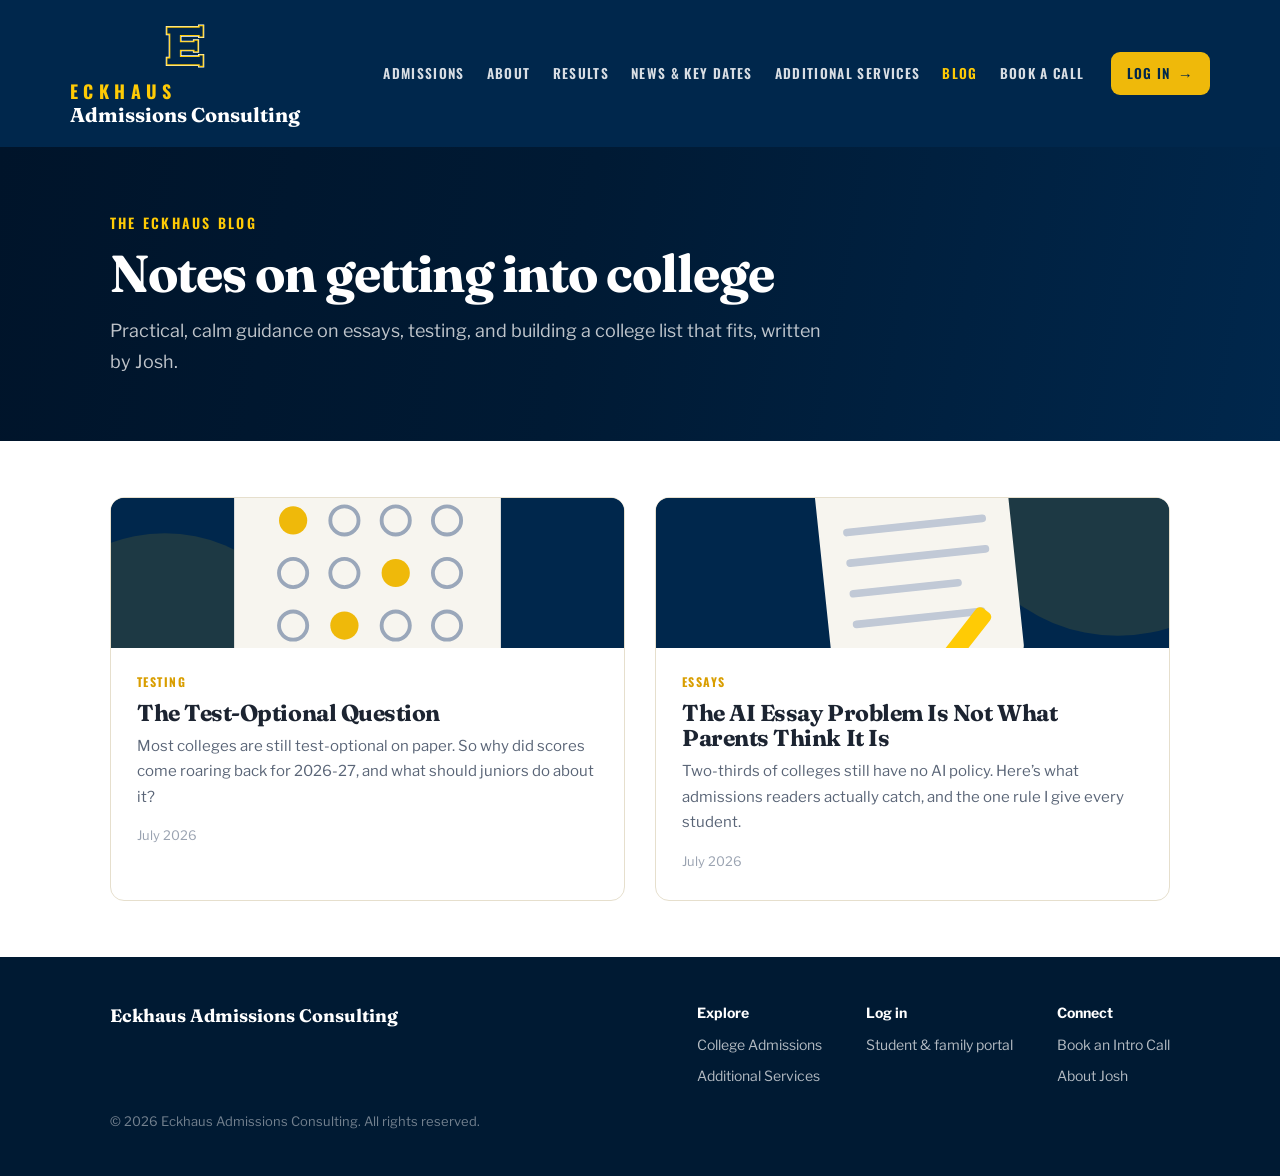
==== commit fad26e8b: "Blog joins the site (Josh: 'looks nothing like the rest') The blog was a time capsule: Inter body fo" ====
--- a/blog/index.html
+++ b/blog/index.html
@@ -1,5 +1,5 @@
-<!DOCTYPE html><html lang="en"><head><meta charset="UTF-8"><meta name="viewport" content="width=device-width, initial-scale=1"><title>Blog | Eckhaus Admissions Consulting</title><link rel="preconnect" href="https://fonts.googleapis.com"><link rel="preconnect" href="https://fonts.gstatic.com" crossorigin><link href="https://fonts.googleapis.com/css2?family=Fraunces:opsz,wght@9..144,500;9..144,600;9..144,700&family=Inter:wght@400;500;600;700&family=Oswald:wght@500;600;700&display=swap" rel="stylesheet"><style>
-  :root{--blue:#00274c;--blue-2:#001a33;--blue-soft:#0b3a6b;--maize:#ffcb05;--maize-fill:#efb90a;--maize-deep:#d99e00;--ink:#1c2431;--slate:#5a6577;--paper:#fbf8f0;--cream:#f4efe1;--line:#e6dfcd;--serif:'Fraunces',Georgia,serif;--sans:'Inter',system-ui,sans-serif;--varsity:'Oswald',sans-serif}
+<!DOCTYPE html><html lang="en"><head><meta charset="UTF-8"><meta name="viewport" content="width=device-width, initial-scale=1"><title>Blog | Eckhaus Admissions Consulting</title><link rel="preconnect" href="https://fonts.googleapis.com"><link rel="preconnect" href="https://fonts.gstatic.com" crossorigin><link href="https://fonts.googleapis.com/css2?family=Fraunces:opsz,wght@9..144,500;9..144,600;9..144,700&family=Libre+Franklin:wght@400;500;600;700&family=Oswald:wght@500;600;700&display=swap" rel="stylesheet"><style>
+  :root{--blue:#00274c;--blue-2:#001a33;--blue-soft:#0b3a6b;--maize:#ffcb05;--maize-fill:#efb90a;--maize-deep:#d99e00;--ink:#1c2431;--slate:#5a6577;--paper:#fbf8f0;--cream:#f4efe1;--line:#e6dfcd;--serif:'Fraunces',Georgia,serif;--sans:'Libre Franklin',system-ui,sans-serif;--varsity:'Oswald',sans-serif}
   *{box-sizing:border-box;margin:0;padding:0}
   html{scroll-behavior:smooth}
   body{font-family:var(--sans);color:var(--ink);background:#fff;line-height:1.7;-webkit-font-smoothing:antialiased}
@@ -14,10 +14,10 @@
   .nav{display:flex;gap:26px}
   .nav a{font-family:var(--varsity);text-transform:uppercase;letter-spacing:.1em;font-size:13.5px;font-weight:600;color:rgba(255,255,255,.85)}
   .nav a:hover,.nav a.on{color:var(--maize)}
-  .pagehead{background:var(--cream);border-bottom:1px solid var(--line);padding:56px 0}
-  .pagehead .eyebrow{font-family:var(--varsity);text-transform:uppercase;letter-spacing:.16em;font-size:14px;font-weight:600;color:var(--maize-deep);margin-bottom:10px}
-  .pagehead h1{font-size:clamp(34px,5vw,52px)}
-  .pagehead p{color:var(--slate);font-size:18px;margin-top:14px;max-width:60ch}
+  .pagehead{background:linear-gradient(100deg,#00142a 0%,#001a34 45%,var(--blue) 100%);color:#fff;padding:64px 0}
+  .pagehead .eyebrow{font-family:var(--varsity);text-transform:uppercase;letter-spacing:.16em;font-size:14px;font-weight:600;color:var(--maize);margin-bottom:10px}
+  .pagehead h1{font-size:clamp(34px,5vw,52px);color:#fff}
+  .pagehead p{color:rgba(255,255,255,.75);font-size:18px;margin-top:14px;max-width:60ch}
   .list{padding:56px 0;display:grid;grid-template-columns:repeat(auto-fit,minmax(300px,1fr));gap:30px}
   .card{display:block;border:1px solid var(--line);border-radius:14px;overflow:hidden;background:#fff;transition:.2s ease}
   .card:hover{transform:translateY(-3px);box-shadow:0 20px 40px -26px rgba(0,20,42,.5)}
@@ -48,4 +48,10 @@
   .foot a{color:rgba(255,255,255,.7)}.foot a:hover{color:var(--maize)}
   .foot .cright{font-size:13px;color:rgba(255,255,255,.45);margin-top:22px}
   @media(max-width:760px){.nav{display:none}.wrap{padding:0 22px}}
-</style></head><body><header class="top"><div class="wrap topbar"><a href="/" class="brand"><span class="name">ECKHAUS</span><span class="svc">Admissions Consulting</span></a><nav class="nav"><a href="/#about">About</a><a href="/#results">Results</a><a href="/blog/" class="on">Blog</a><a href="/#book">Book a call</a></nav></div></header><section class="pagehead"><div class="wrap"><div class="eyebrow">The Eckhaus blog</div><h1>Notes on getting into college</h1><p>Practical, calm guidance on essays, testing, and building a college list that fits, written by Josh.</p></div></section><div class="wrap"><div class="list"><a href="/blog/the-test-optional-question/" class="card"><div class="thumb"><svg viewBox="0 0 400 250" preserveAspectRatio="xMidYMid slice" style="width:100%;height:100%;display:block" role="img" aria-label="Testing"><rect width="400" height="250" fill="#00274c"/><circle cx="42" cy="216" r="122" fill="#efb90a" opacity=".12"/><g transform="translate(96,50)"><rect width="208" height="150" rx="10" fill="#f7f5ef"/><circle cx="46" cy="34" r="11" fill="#efb90a"/><circle cx="86" cy="34" r="11" fill="none" stroke="#9aa7ba" stroke-width="3"/><circle cx="126" cy="34" r="11" fill="none" stroke="#9aa7ba" stroke-width="3"/><circle cx="166" cy="34" r="11" fill="none" stroke="#9aa7ba" stroke-width="3"/><circle cx="46" cy="75" r="11" fill="none" stroke="#9aa7ba" stroke-width="3"/><circle cx="86" cy="75" r="11" fill="none" stroke="#9aa7ba" stroke-width="3"/><circle cx="126" cy="75" r="11" fill="#efb90a"/><circle cx="166" cy="75" r="11" fill="none" stroke="#9aa7ba" stroke-width="3"/><circle cx="46" cy="116" r="11" fill="none" stroke="#9aa7ba" stroke-width="3"/><circle cx="86" cy="116" r="11" fill="#efb90a"/><circle cx="126" cy="116" r="11" fill="none" stroke="#9aa7ba" stroke-width="3"/><circle cx="166" cy="116" r="11" fill="none" stroke="#9aa7ba" stroke-width="3"/></g></svg></div><div class="cbody"><div class="cat">Testing</div><h3>The Test-Optional Question</h3><p>Most colleges are still test-optional on paper. So why did scores come roaring back for 2026-27, and what should juniors do about it?</p><div class="meta">July 2026</div></div></a><a href="/blog/the-ai-essay-problem/" class="card"><div class="thumb"><svg viewBox="0 0 400 250" preserveAspectRatio="xMidYMid slice" style="width:100%;height:100%;display:block" role="img" aria-label="Essays"><rect width="400" height="250" fill="#00274c"/><circle cx="360" cy="42" r="132" fill="#efb90a" opacity=".12"/><g transform="translate(122,48) rotate(-6)"><rect width="150" height="158" rx="9" fill="#f7f5ef"/><rect width="150" height="11" fill="#efb90a"/><g stroke="#c1c9d6" stroke-width="6" stroke-linecap="round"><line x1="22" y1="48" x2="128" y2="48"/><line x1="22" y1="72" x2="128" y2="72"/><line x1="22" y1="96" x2="104" y2="96"/><line x1="22" y1="120" x2="120" y2="120"/></g></g><g transform="translate(252,150) rotate(38)"><rect width="14" height="66" rx="4" fill="#ffcb05"/><polygon points="0,66 14,66 7,86" fill="#00274c" stroke="#ffcb05" stroke-width="3"/></g></svg></div><div class="cbody"><div class="cat">Essays</div><h3>The AI Essay Problem Is Not What Parents Think It Is</h3><p>Two-thirds of colleges still have no AI policy. Here’s what admissions readers actually catch, and the one rule I give every student.</p><div class="meta">July 2026</div></div></a></div></div><footer class="foot"><div class="wrap"><div class="fwrap"><div><strong style="color:#fff;font-family:var(--serif);font-size:18px">Eckhaus Admissions Consulting</strong></div><div style="display:flex;gap:44px"><div style="display:flex;flex-direction:column;gap:8px;font-size:14px"><strong style="color:#fff">Explore</strong><a href="/college-admissions.html">College Admissions</a><a href="/launch/">Additional Services</a></div><div style="display:flex;flex-direction:column;gap:8px;font-size:14px"><strong style="color:#fff">Log in</strong><a href="https://my.eckhausconsulting.com/">Student &amp; family portal</a></div><div style="display:flex;flex-direction:column;gap:8px;font-size:14px"><strong style="color:#fff">Connect</strong><a href="/#book">Book an Intro Call</a><a href="/#about">About Josh</a></div></div></div><div class="cright">© 2026 Eckhaus Admissions Consulting. All rights reserved.</div></div></footer></body></html>+
+  /* 2026-08-31: blog joins the site - unified nav pill, crest lockup, navy pagehead */
+  .nav{display:flex;align-items:center;gap:22px;flex-wrap:wrap}
+  .loginbtn{display:inline-flex;align-items:center;gap:7px;white-space:nowrap;flex-shrink:0;background:var(--maize-fill);color:var(--blue)!important;font-weight:700;border-radius:9px;padding:9px 16px;margin-left:4px}
+  .loginbtn:hover{background:var(--maize)}.loginbtn .arw{font-size:15px}
+  .brand{display:flex;align-items:center;gap:12px;text-decoration:none}.brand .lock{display:flex;flex-direction:column}
+</style></head><body><header class="top"><div class="wrap topbar"><a href="/" class="brand"><svg width="44" height="48" viewBox="-4 -4 120 128" xmlns="http://www.w3.org/2000/svg" aria-hidden="true"><path d="M8 10 H96 V6 H104 V34 H96 V30 H42 V50 H82 V46 H90 V74 H82 V70 H42 V90 H96 V86 H104 V114 H96 V110 H8 V94 H16 V26 H8 Z" fill="none" stroke="#ffffff" stroke-width="9" stroke-linejoin="miter"/><path d="M8 10 H96 V6 H104 V34 H96 V30 H42 V50 H82 V46 H90 V74 H82 V70 H42 V90 H96 V86 H104 V114 H96 V110 H8 V94 H16 V26 H8 Z" fill="none" stroke="#ffcb05" stroke-width="6" stroke-linejoin="miter"/><path d="M8 10 H96 V6 H104 V34 H96 V30 H42 V50 H82 V46 H90 V74 H82 V70 H42 V90 H96 V86 H104 V114 H96 V110 H8 V94 H16 V26 H8 Z" fill="#00274c" stroke-linejoin="miter"/></svg><span class="lock"><span class="name">ECKHAUS</span><span class="svc">Admissions Consulting</span></span></a><nav class="nav"><a href="/college-admissions.html">Admissions</a><a href="/#about">About</a><a href="/#results">Results</a><a href="/#news">News &amp; Key Dates</a><a href="/launch/">Additional Services</a><a href="/blog/" class="on">Blog</a><a href="/#book">Book a call</a><a class="loginbtn" href="https://my.eckhausconsulting.com/">Log in <span class="arw">&#8594;</span></a></nav></div></header><section class="pagehead"><div class="wrap"><div class="eyebrow">The Eckhaus blog</div><h1>Notes on getting into college</h1><p>Practical, calm guidance on essays, testing, and building a college list that fits, written by Josh.</p></div></section><div class="wrap"><div class="list"><a href="/blog/the-test-optional-question/" class="card"><div class="thumb"><svg viewBox="0 0 400 250" preserveAspectRatio="xMidYMid slice" style="width:100%;height:100%;display:block" role="img" aria-label="Testing"><rect width="400" height="250" fill="#00274c"/><circle cx="42" cy="216" r="122" fill="#efb90a" opacity=".12"/><g transform="translate(96,50)"><rect width="208" height="150" rx="10" fill="#f7f5ef"/><circle cx="46" cy="34" r="11" fill="#efb90a"/><circle cx="86" cy="34" r="11" fill="none" stroke="#9aa7ba" stroke-width="3"/><circle cx="126" cy="34" r="11" fill="none" stroke="#9aa7ba" stroke-width="3"/><circle cx="166" cy="34" r="11" fill="none" stroke="#9aa7ba" stroke-width="3"/><circle cx="46" cy="75" r="11" fill="none" stroke="#9aa7ba" stroke-width="3"/><circle cx="86" cy="75" r="11" fill="none" stroke="#9aa7ba" stroke-width="3"/><circle cx="126" cy="75" r="11" fill="#efb90a"/><circle cx="166" cy="75" r="11" fill="none" stroke="#9aa7ba" stroke-width="3"/><circle cx="46" cy="116" r="11" fill="none" stroke="#9aa7ba" stroke-width="3"/><circle cx="86" cy="116" r="11" fill="#efb90a"/><circle cx="126" cy="116" r="11" fill="none" stroke="#9aa7ba" stroke-width="3"/><circle cx="166" cy="116" r="11" fill="none" stroke="#9aa7ba" stroke-width="3"/></g></svg></div><div class="cbody"><div class="cat">Testing</div><h3>The Test-Optional Question</h3><p>Most colleges are still test-optional on paper. So why did scores come roaring back for 2026-27, and what should juniors do about it?</p><div class="meta">July 2026</div></div></a><a href="/blog/the-ai-essay-problem/" class="card"><div class="thumb"><svg viewBox="0 0 400 250" preserveAspectRatio="xMidYMid slice" style="width:100%;height:100%;display:block" role="img" aria-label="Essays"><rect width="400" height="250" fill="#00274c"/><circle cx="360" cy="42" r="132" fill="#efb90a" opacity=".12"/><g transform="translate(122,48) rotate(-6)"><rect width="150" height="158" rx="9" fill="#f7f5ef"/><rect width="150" height="11" fill="#efb90a"/><g stroke="#c1c9d6" stroke-width="6" stroke-linecap="round"><line x1="22" y1="48" x2="128" y2="48"/><line x1="22" y1="72" x2="128" y2="72"/><line x1="22" y1="96" x2="104" y2="96"/><line x1="22" y1="120" x2="120" y2="120"/></g></g><g transform="translate(252,150) rotate(38)"><rect width="14" height="66" rx="4" fill="#ffcb05"/><polygon points="0,66 14,66 7,86" fill="#00274c" stroke="#ffcb05" stroke-width="3"/></g></svg></div><div class="cbody"><div class="cat">Essays</div><h3>The AI Essay Problem Is Not What Parents Think It Is</h3><p>Two-thirds of colleges still have no AI policy. Here’s what admissions readers actually catch, and the one rule I give every student.</p><div class="meta">July 2026</div></div></a></div></div><footer class="foot"><div class="wrap"><div class="fwrap"><div><strong style="color:#fff;font-family:var(--serif);font-size:18px">Eckhaus Admissions Consulting</strong></div><div style="display:flex;gap:44px"><div style="display:flex;flex-direction:column;gap:8px;font-size:14px"><strong style="color:#fff">Explore</strong><a href="/college-admissions.html">College Admissions</a><a href="/launch/">Additional Services</a></div><div style="display:flex;flex-direction:column;gap:8px;font-size:14px"><strong style="color:#fff">Log in</strong><a href="https://my.eckhausconsulting.com/">Student &amp; family portal</a></div><div style="display:flex;flex-direction:column;gap:8px;font-size:14px"><strong style="color:#fff">Connect</strong><a href="/#book">Book an Intro Call</a><a href="/#about">About Josh</a></div></div></div><div class="cright">© 2026 Eckhaus Admissions Consulting. All rights reserved.</div></div></footer></body></html>
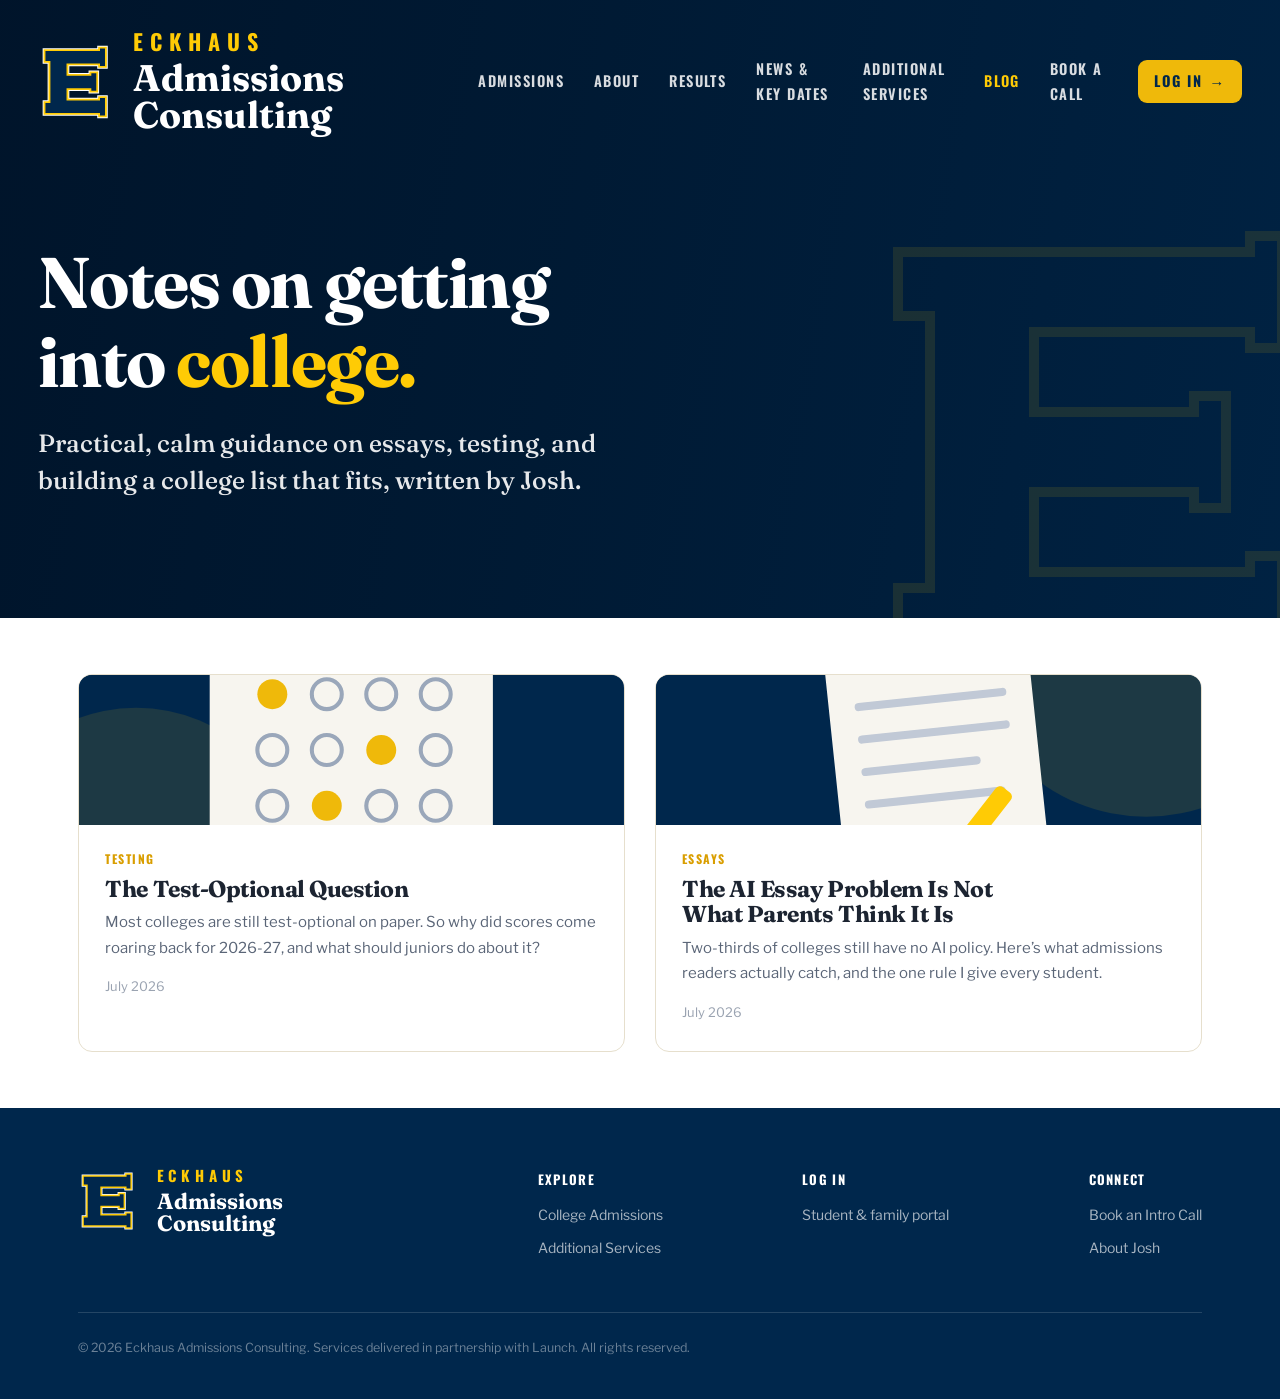
==== commit f09616b0: "Blog, take two: the real launch hero transplanted (Josh: 'do a better job') The blog now LINKS launc" ====
--- a/blog/index.html
+++ b/blog/index.html
@@ -1,23 +1,23 @@
-<!DOCTYPE html><html lang="en"><head><meta charset="UTF-8"><meta name="viewport" content="width=device-width, initial-scale=1"><title>Blog | Eckhaus Admissions Consulting</title><link rel="preconnect" href="https://fonts.googleapis.com"><link rel="preconnect" href="https://fonts.gstatic.com" crossorigin><link href="https://fonts.googleapis.com/css2?family=Fraunces:opsz,wght@9..144,500;9..144,600;9..144,700&family=Libre+Franklin:wght@400;500;600;700&family=Oswald:wght@500;600;700&display=swap" rel="stylesheet"><style>
+<!DOCTYPE html><html lang="en"><head><meta charset="UTF-8"><meta name="viewport" content="width=device-width, initial-scale=1"><title>Blog | Eckhaus Admissions Consulting</title><link rel="preconnect" href="https://fonts.googleapis.com"><link rel="preconnect" href="https://fonts.gstatic.com" crossorigin><link href="https://fonts.googleapis.com/css2?family=Fraunces:opsz,wght@9..144,500;9..144,600;9..144,700&family=Libre+Franklin:wght@400;500;600;700&family=Oswald:wght@500;600;700&display=swap" rel="stylesheet"><link rel="stylesheet" href="/launch/launch.css?v=20260831a"><style>
   :root{--blue:#00274c;--blue-2:#001a33;--blue-soft:#0b3a6b;--maize:#ffcb05;--maize-fill:#efb90a;--maize-deep:#d99e00;--ink:#1c2431;--slate:#5a6577;--paper:#fbf8f0;--cream:#f4efe1;--line:#e6dfcd;--serif:'Fraunces',Georgia,serif;--sans:'Libre Franklin',system-ui,sans-serif;--varsity:'Oswald',sans-serif}
   *{box-sizing:border-box;margin:0;padding:0}
   html{scroll-behavior:smooth}
   body{font-family:var(--sans);color:var(--ink);background:#fff;line-height:1.7;-webkit-font-smoothing:antialiased}
   a{color:inherit;text-decoration:none}
-  .wrap{max-width:1140px;margin:0 auto;padding:0 40px}
+  
   h1,h2,h3{font-family:var(--serif);font-weight:700;letter-spacing:-.02em;line-height:1.1}
-  .top{background:var(--blue);color:#fff}
-  .topbar{display:flex;align-items:center;justify-content:space-between;padding:22px 0}
-  .brand{display:flex;flex-direction:column;line-height:1}
-  .brand .name{font-family:var(--varsity);font-weight:700;font-size:18px;letter-spacing:.3em;color:var(--maize)}
-  .brand .svc{font-family:var(--serif);font-weight:700;font-size:20px;color:#fff;margin-top:5px}
-  .nav{display:flex;gap:26px}
-  .nav a{font-family:var(--varsity);text-transform:uppercase;letter-spacing:.1em;font-size:13.5px;font-weight:600;color:rgba(255,255,255,.85)}
-  .nav a:hover,.nav a.on{color:var(--maize)}
-  .pagehead{background:linear-gradient(100deg,#00142a 0%,#001a34 45%,var(--blue) 100%);color:#fff;padding:64px 0}
-  .pagehead .eyebrow{font-family:var(--varsity);text-transform:uppercase;letter-spacing:.16em;font-size:14px;font-weight:600;color:var(--maize);margin-bottom:10px}
-  .pagehead h1{font-size:clamp(34px,5vw,52px);color:#fff}
-  .pagehead p{color:rgba(255,255,255,.75);font-size:18px;margin-top:14px;max-width:60ch}
+  
+  
+  
+  
+  
+  
+  
+  
+  
+  
+  
+  
   .list{padding:56px 0;display:grid;grid-template-columns:repeat(auto-fit,minmax(300px,1fr));gap:30px}
   .card{display:block;border:1px solid var(--line);border-radius:14px;overflow:hidden;background:#fff;transition:.2s ease}
   .card:hover{transform:translateY(-3px);box-shadow:0 20px 40px -26px rgba(0,20,42,.5)}
@@ -43,15 +43,49 @@
   .cta h3{color:#fff;font-size:26px}
   .cta p{color:rgba(255,255,255,.8);margin-top:8px;font-size:16px}
   .cta a{display:inline-flex;margin-top:18px;background:var(--maize-fill);color:var(--blue);font-family:var(--varsity);text-transform:uppercase;letter-spacing:.07em;font-weight:700;font-size:14px;padding:12px 20px;border-radius:8px}
-  .foot{background:var(--blue-2);color:rgba(255,255,255,.7);padding:44px 0}
-  .foot .fwrap{display:flex;justify-content:space-between;flex-wrap:wrap;gap:28px}
-  .foot a{color:rgba(255,255,255,.7)}.foot a:hover{color:var(--maize)}
-  .foot .cright{font-size:13px;color:rgba(255,255,255,.45);margin-top:22px}
-  @media(max-width:760px){.nav{display:none}.wrap{padding:0 22px}}
+  
+  
+  
+  
+  @media(max-width:760px){}
 
   /* 2026-08-31: blog joins the site - unified nav pill, crest lockup, navy pagehead */
-  .nav{display:flex;align-items:center;gap:22px;flex-wrap:wrap}
-  .loginbtn{display:inline-flex;align-items:center;gap:7px;white-space:nowrap;flex-shrink:0;background:var(--maize-fill);color:var(--blue)!important;font-weight:700;border-radius:9px;padding:9px 16px;margin-left:4px}
-  .loginbtn:hover{background:var(--maize)}.loginbtn .arw{font-size:15px}
-  .brand{display:flex;align-items:center;gap:12px;text-decoration:none}.brand .lock{display:flex;flex-direction:column}
-</style></head><body><header class="top"><div class="wrap topbar"><a href="/" class="brand"><svg width="44" height="48" viewBox="-4 -4 120 128" xmlns="http://www.w3.org/2000/svg" aria-hidden="true"><path d="M8 10 H96 V6 H104 V34 H96 V30 H42 V50 H82 V46 H90 V74 H82 V70 H42 V90 H96 V86 H104 V114 H96 V110 H8 V94 H16 V26 H8 Z" fill="none" stroke="#ffffff" stroke-width="9" stroke-linejoin="miter"/><path d="M8 10 H96 V6 H104 V34 H96 V30 H42 V50 H82 V46 H90 V74 H82 V70 H42 V90 H96 V86 H104 V114 H96 V110 H8 V94 H16 V26 H8 Z" fill="none" stroke="#ffcb05" stroke-width="6" stroke-linejoin="miter"/><path d="M8 10 H96 V6 H104 V34 H96 V30 H42 V50 H82 V46 H90 V74 H82 V70 H42 V90 H96 V86 H104 V114 H96 V110 H8 V94 H16 V26 H8 Z" fill="#00274c" stroke-linejoin="miter"/></svg><span class="lock"><span class="name">ECKHAUS</span><span class="svc">Admissions Consulting</span></span></a><nav class="nav"><a href="/college-admissions.html">Admissions</a><a href="/#about">About</a><a href="/#results">Results</a><a href="/#news">News &amp; Key Dates</a><a href="/launch/">Additional Services</a><a href="/blog/" class="on">Blog</a><a href="/#book">Book a call</a><a class="loginbtn" href="https://my.eckhausconsulting.com/">Log in <span class="arw">&#8594;</span></a></nav></div></header><section class="pagehead"><div class="wrap"><div class="eyebrow">The Eckhaus blog</div><h1>Notes on getting into college</h1><p>Practical, calm guidance on essays, testing, and building a college list that fits, written by Josh.</p></div></section><div class="wrap"><div class="list"><a href="/blog/the-test-optional-question/" class="card"><div class="thumb"><svg viewBox="0 0 400 250" preserveAspectRatio="xMidYMid slice" style="width:100%;height:100%;display:block" role="img" aria-label="Testing"><rect width="400" height="250" fill="#00274c"/><circle cx="42" cy="216" r="122" fill="#efb90a" opacity=".12"/><g transform="translate(96,50)"><rect width="208" height="150" rx="10" fill="#f7f5ef"/><circle cx="46" cy="34" r="11" fill="#efb90a"/><circle cx="86" cy="34" r="11" fill="none" stroke="#9aa7ba" stroke-width="3"/><circle cx="126" cy="34" r="11" fill="none" stroke="#9aa7ba" stroke-width="3"/><circle cx="166" cy="34" r="11" fill="none" stroke="#9aa7ba" stroke-width="3"/><circle cx="46" cy="75" r="11" fill="none" stroke="#9aa7ba" stroke-width="3"/><circle cx="86" cy="75" r="11" fill="none" stroke="#9aa7ba" stroke-width="3"/><circle cx="126" cy="75" r="11" fill="#efb90a"/><circle cx="166" cy="75" r="11" fill="none" stroke="#9aa7ba" stroke-width="3"/><circle cx="46" cy="116" r="11" fill="none" stroke="#9aa7ba" stroke-width="3"/><circle cx="86" cy="116" r="11" fill="#efb90a"/><circle cx="126" cy="116" r="11" fill="none" stroke="#9aa7ba" stroke-width="3"/><circle cx="166" cy="116" r="11" fill="none" stroke="#9aa7ba" stroke-width="3"/></g></svg></div><div class="cbody"><div class="cat">Testing</div><h3>The Test-Optional Question</h3><p>Most colleges are still test-optional on paper. So why did scores come roaring back for 2026-27, and what should juniors do about it?</p><div class="meta">July 2026</div></div></a><a href="/blog/the-ai-essay-problem/" class="card"><div class="thumb"><svg viewBox="0 0 400 250" preserveAspectRatio="xMidYMid slice" style="width:100%;height:100%;display:block" role="img" aria-label="Essays"><rect width="400" height="250" fill="#00274c"/><circle cx="360" cy="42" r="132" fill="#efb90a" opacity=".12"/><g transform="translate(122,48) rotate(-6)"><rect width="150" height="158" rx="9" fill="#f7f5ef"/><rect width="150" height="11" fill="#efb90a"/><g stroke="#c1c9d6" stroke-width="6" stroke-linecap="round"><line x1="22" y1="48" x2="128" y2="48"/><line x1="22" y1="72" x2="128" y2="72"/><line x1="22" y1="96" x2="104" y2="96"/><line x1="22" y1="120" x2="120" y2="120"/></g></g><g transform="translate(252,150) rotate(38)"><rect width="14" height="66" rx="4" fill="#ffcb05"/><polygon points="0,66 14,66 7,86" fill="#00274c" stroke="#ffcb05" stroke-width="3"/></g></svg></div><div class="cbody"><div class="cat">Essays</div><h3>The AI Essay Problem Is Not What Parents Think It Is</h3><p>Two-thirds of colleges still have no AI policy. Here’s what admissions readers actually catch, and the one rule I give every student.</p><div class="meta">July 2026</div></div></a></div></div><footer class="foot"><div class="wrap"><div class="fwrap"><div><strong style="color:#fff;font-family:var(--serif);font-size:18px">Eckhaus Admissions Consulting</strong></div><div style="display:flex;gap:44px"><div style="display:flex;flex-direction:column;gap:8px;font-size:14px"><strong style="color:#fff">Explore</strong><a href="/college-admissions.html">College Admissions</a><a href="/launch/">Additional Services</a></div><div style="display:flex;flex-direction:column;gap:8px;font-size:14px"><strong style="color:#fff">Log in</strong><a href="https://my.eckhausconsulting.com/">Student &amp; family portal</a></div><div style="display:flex;flex-direction:column;gap:8px;font-size:14px"><strong style="color:#fff">Connect</strong><a href="/#book">Book an Intro Call</a><a href="/#about">About Josh</a></div></div></div><div class="cright">© 2026 Eckhaus Admissions Consulting. All rights reserved.</div></div></footer></body></html>+  
+  
+  
+  
+</style></head><body><section class="hero">
+  <svg class="wm" viewBox="-4 -4 120 128" xmlns="http://www.w3.org/2000/svg"><path d="M8 10 H96 V6 H104 V34 H96 V30 H42 V50 H82 V46 H90 V74 H82 V70 H42 V90 H96 V86 H104 V114 H96 V110 H8 V94 H16 V26 H8 Z" fill="none" stroke="#ffcb05" stroke-width="2.5" stroke-linejoin="miter"/></svg>
+  <div class="wrap heronav">
+    <a href="/" class="brand">
+      <svg width="90" height="96" viewBox="-4 -4 120 128" xmlns="http://www.w3.org/2000/svg" aria-label="Eckhaus">
+        <path d="M8 10 H96 V6 H104 V34 H96 V30 H42 V50 H82 V46 H90 V74 H82 V70 H42 V90 H96 V86 H104 V114 H96 V110 H8 V94 H16 V26 H8 Z" fill="none" stroke="#ffffff" stroke-width="9" stroke-linejoin="miter"/>
+        <path d="M8 10 H96 V6 H104 V34 H96 V30 H42 V50 H82 V46 H90 V74 H82 V70 H42 V90 H96 V86 H104 V114 H96 V110 H8 V94 H16 V26 H8 Z" fill="none" stroke="#ffcb05" stroke-width="6" stroke-linejoin="miter"/>
+        <path d="M8 10 H96 V6 H104 V34 H96 V30 H42 V50 H82 V46 H90 V74 H82 V70 H42 V90 H96 V86 H104 V114 H96 V110 H8 V94 H16 V26 H8 Z" fill="#00274c" stroke-linejoin="miter"/>
+      </svg>
+      <span class="lock"><span class="name">ECKHAUS</span><span class="svc">Admissions Consulting</span></span>
+    </a>
+    <div class="links"><a href="/college-admissions.html">Admissions</a><a href="/#about">About</a><a href="/#results">Results</a><a href="/#news">News &amp; Key Dates</a><a href="/launch/">Additional Services</a><a href="/blog/" class="on">Blog</a><a href="/#book">Book a call</a><a class="loginbtn" href="https://my.eckhausconsulting.com/">Log in <span class="arw">&#8594;</span></a></div>
+  </div>
+  <div class="wrap hero-inner">
+    <h1>Notes on getting into <span class="u">college.</span></h1>
+    <p class="sub">Practical, calm guidance on essays, testing, and building a college list that fits, written by Josh.</p>
+  </div>
+</section><div class="wrap"><div class="list"><a href="/blog/the-test-optional-question/" class="card"><div class="thumb"><svg viewBox="0 0 400 250" preserveAspectRatio="xMidYMid slice" style="width:100%;height:100%;display:block" role="img" aria-label="Testing"><rect width="400" height="250" fill="#00274c"/><circle cx="42" cy="216" r="122" fill="#efb90a" opacity=".12"/><g transform="translate(96,50)"><rect width="208" height="150" rx="10" fill="#f7f5ef"/><circle cx="46" cy="34" r="11" fill="#efb90a"/><circle cx="86" cy="34" r="11" fill="none" stroke="#9aa7ba" stroke-width="3"/><circle cx="126" cy="34" r="11" fill="none" stroke="#9aa7ba" stroke-width="3"/><circle cx="166" cy="34" r="11" fill="none" stroke="#9aa7ba" stroke-width="3"/><circle cx="46" cy="75" r="11" fill="none" stroke="#9aa7ba" stroke-width="3"/><circle cx="86" cy="75" r="11" fill="none" stroke="#9aa7ba" stroke-width="3"/><circle cx="126" cy="75" r="11" fill="#efb90a"/><circle cx="166" cy="75" r="11" fill="none" stroke="#9aa7ba" stroke-width="3"/><circle cx="46" cy="116" r="11" fill="none" stroke="#9aa7ba" stroke-width="3"/><circle cx="86" cy="116" r="11" fill="#efb90a"/><circle cx="126" cy="116" r="11" fill="none" stroke="#9aa7ba" stroke-width="3"/><circle cx="166" cy="116" r="11" fill="none" stroke="#9aa7ba" stroke-width="3"/></g></svg></div><div class="cbody"><div class="cat">Testing</div><h3>The Test-Optional Question</h3><p>Most colleges are still test-optional on paper. So why did scores come roaring back for 2026-27, and what should juniors do about it?</p><div class="meta">July 2026</div></div></a><a href="/blog/the-ai-essay-problem/" class="card"><div class="thumb"><svg viewBox="0 0 400 250" preserveAspectRatio="xMidYMid slice" style="width:100%;height:100%;display:block" role="img" aria-label="Essays"><rect width="400" height="250" fill="#00274c"/><circle cx="360" cy="42" r="132" fill="#efb90a" opacity=".12"/><g transform="translate(122,48) rotate(-6)"><rect width="150" height="158" rx="9" fill="#f7f5ef"/><rect width="150" height="11" fill="#efb90a"/><g stroke="#c1c9d6" stroke-width="6" stroke-linecap="round"><line x1="22" y1="48" x2="128" y2="48"/><line x1="22" y1="72" x2="128" y2="72"/><line x1="22" y1="96" x2="104" y2="96"/><line x1="22" y1="120" x2="120" y2="120"/></g></g><g transform="translate(252,150) rotate(38)"><rect width="14" height="66" rx="4" fill="#ffcb05"/><polygon points="0,66 14,66 7,86" fill="#00274c" stroke="#ffcb05" stroke-width="3"/></g></svg></div><div class="cbody"><div class="cat">Essays</div><h3>The AI Essay Problem Is Not What Parents Think It Is</h3><p>Two-thirds of colleges still have no AI policy. Here’s what admissions readers actually catch, and the one rule I give every student.</p><div class="meta">July 2026</div></div></a></div></div><footer><div class="wrap">
+  <div class="foot">
+    <div class="col" style="max-width:320px">
+      <a href="/" aria-label="Eckhaus Consulting home" style="text-decoration:none;color:inherit"><div class="brand">
+        <svg width="60" height="64" viewBox="-4 -4 120 128" xmlns="http://www.w3.org/2000/svg" aria-label="Eckhaus">
+          <path d="M8 10 H96 V6 H104 V34 H96 V30 H42 V50 H82 V46 H90 V74 H82 V70 H42 V90 H96 V86 H104 V114 H96 V110 H8 V94 H16 V26 H8 Z" fill="none" stroke="#ffffff" stroke-width="9" stroke-linejoin="miter"/>
+          <path d="M8 10 H96 V6 H104 V34 H96 V30 H42 V50 H82 V46 H90 V74 H82 V70 H42 V90 H96 V86 H104 V114 H96 V110 H8 V94 H16 V26 H8 Z" fill="none" stroke="#ffcb05" stroke-width="6" stroke-linejoin="miter"/>
+          <path d="M8 10 H96 V6 H104 V34 H96 V30 H42 V50 H82 V46 H90 V74 H82 V70 H42 V90 H96 V86 H104 V114 H96 V110 H8 V94 H16 V26 H8 Z" fill="#00274c" stroke-linejoin="miter"/>
+        </svg>
+        <span class="lock"><span class="name">ECKHAUS</span><span class="svc">Admissions Consulting</span></span>
+      </div></a>
+    </div>
+    <div class="col"><b>Explore</b><a href="/college-admissions.html">College Admissions</a><a href="/launch/">Additional Services</a></div>
+    <div class="col"><b>Log in</b><a href="https://my.eckhausconsulting.com/">Student &amp; family portal</a></div>
+    <div class="col"><b>Connect</b><a href="/#book">Book an Intro Call</a><a href="/#about">About Josh</a></div>
+  </div>
+  <div class="fine">© 2026 Eckhaus Admissions Consulting. Services delivered in partnership with Launch. All rights reserved.</div>
+</div></footer></body></html>
--- a/launch/launch.css
+++ b/launch/launch.css
@@ -0,0 +1,356 @@
+/* ===== Launch / Eckhaus shared stylesheet ===== */
+:root{
+  --blue:#00274c; --blue-2:#001a33; --blue-soft:#0b3a6b;
+  --maize:#ffcb05; --maize-fill:#efb90a; --maize-2:#f6c633; --maize-deep:#d99e00;
+  --ink:#1c2431; --slate:#5a6577; --paper:#fbf8f0; --cream:#f4efe1; --line:#e6dfcd; --white:#fff;
+  --serif:'Fraunces',Georgia,serif; --sans:'Libre Franklin',system-ui,sans-serif; --varsity:'Oswald',sans-serif;
+}
+*{box-sizing:border-box;margin:0;padding:0}
+html{scroll-behavior:smooth}
+body{font-family:var(--sans);color:var(--ink);background:var(--white);line-height:1.6;-webkit-font-smoothing:antialiased}
+/* 1140px was most of the side-void on modern screens (Josh, 2026-08-29). */
+/* Scale with the window: ~94% of the viewport up to 1680px, so wide screens actually get
+   used instead of framing a fixed strip (Josh: 'you moved it out like 2-5% tops'). Text
+   blocks keep their own ch-based measure caps, so prose stays readable at any width. */
+.wrap{max-width:min(1680px,94vw);margin:0 auto;padding:0 40px}
+a{color:inherit;text-decoration:none}
+h1,h2,h3{font-family:var(--sans);font-weight:800;letter-spacing:-.02em;line-height:1.08;text-wrap:balance}
+.hero .sub,.sec-h p,.lead p,.callout h3,.callout p,.book h3,.whycard h3,.hstats .st .l,.feat .f b,.step b,.whyrow .t b,.prog h3,.book .bsub{text-wrap:balance}
+p,li,.hint,.ideal,.bsub,.note,.prog p,.case .blk p,.feat .f p,.step p,.whyrow .t p{text-wrap:pretty}
+
+/* brand lockup */
+.brand{display:flex;align-items:center;gap:20px}
+.brand .lock{display:flex;flex-direction:column;line-height:1}
+.brand .name{font-family:var(--varsity);font-weight:700;font-size:22px;letter-spacing:.32em;color:var(--maize)}
+.brand .svc{font-family:var(--serif);font-weight:700;font-size:37px;color:#fff;margin-top:7px}
+
+/* HERO */
+.hero{position:relative;overflow:hidden;color:#fff;background-color:var(--blue-2);
+  /* Same Law Quad archway as the homepage hero (Josh, 2026-08-29), gradient a touch stronger
+     since these heroes are shorter and carry breadcrumbs + stats over the image. */
+  background-image:
+    linear-gradient(100deg, rgba(0,20,42,.95) 0%, rgba(0,26,52,.86) 44%, rgba(0,39,76,.62) 100%),
+    url('/michigan-lawquad.jpg'),
+    url('https://commons.wikimedia.org/wiki/Special:FilePath/Law_Quad_Arch_At_Michigan_(180695383).jpeg?width=1800');
+  background-size:cover,cover,cover;background-position:center 38%,center 38%,center 38%}
+.hero .wm{position:absolute;right:-50px;bottom:-90px;width:480px;height:auto;z-index:1;opacity:.10;pointer-events:none}
+.heronav{position:relative;z-index:3;display:flex;align-items:center;justify-content:space-between;padding:30px 0}
+.heronav .links{display:flex;align-items:center;gap:30px}
+.heronav .links a{font-family:var(--varsity);text-transform:uppercase;letter-spacing:.1em;font-size:14.5px;font-weight:600;color:rgba(255,255,255,.85)}
+.heronav .links a:hover,.heronav .links a.on{color:var(--maize)}
+.hero-inner{position:relative;z-index:3;padding:80px 0 118px}
+.hero.short .hero-inner{padding:58px 0 92px}
+.hero .pill{display:inline-flex;align-items:center;gap:9px;background:var(--maize-fill);color:var(--blue);font-family:var(--varsity);
+  text-transform:uppercase;letter-spacing:.12em;font-size:13px;font-weight:700;padding:8px 16px;border-radius:40px;margin-bottom:24px}
+.hero h1{font-size:clamp(40px,5.6vw,72px);color:#fff;max-width:18ch}
+.hero.short h1{font-size:clamp(36px,4.8vw,60px)}
+.hero h1 .u{color:var(--maize)}
+.hero .sub{font-family:var(--serif);font-weight:500;font-size:clamp(19px,2.1vw,25px);color:rgba(255,255,255,.9);max-width:58ch;margin-top:24px;line-height:1.5}
+.crumbs{position:relative;z-index:3;margin-bottom:22px;font-family:var(--varsity);text-transform:uppercase;letter-spacing:.11em;font-size:16px;font-weight:700;color:rgba(255,255,255,.78)}
+.crumbs a{color:rgba(255,255,255,.6)}.crumbs a:hover{color:var(--maize)}
+.crumbs .sep{margin:0 9px;color:rgba(255,255,255,.35)}
+
+/* stat strip in hero */
+.hstats{position:relative;z-index:3;display:flex;flex-wrap:wrap;gap:40px;margin-top:38px}
+.hstats .st .n{font-family:var(--serif);font-weight:700;font-size:36px;color:var(--maize)}
+.hstats .st .l{font-size:15px;color:rgba(255,255,255,.78);margin-top:4px;max-width:24ch;line-height:1.45}
+
+/* OFFERING CARDS (hub) */
+/* Clean white shelf between the navy cards and the navy What-is-Launch image below
+   (Josh, 2026-08-29: separation from the boxes above). */
+.entry{position:relative;z-index:5;margin-top:0;padding:96px 0;background:var(--white)}
+.offers{display:grid;grid-template-columns:repeat(3,1fr);gap:24px;grid-auto-rows:1fr}
+.ocard{position:relative;display:flex;flex-direction:column;min-height:270px;padding:40px 38px 36px;background:var(--blue);
+  border-radius:14px;overflow:hidden;box-shadow:0 26px 50px -24px rgba(0,20,42,.6);transition:.2s ease;color:#fff}
+.ocard::before{content:"";position:absolute;top:0;left:0;width:100%;height:9px;background:var(--maize-fill);transition:height .2s ease}
+.ocard::after{content:"";position:absolute;right:-30px;top:-30px;width:110px;height:110px;border-radius:50%;background:rgba(255,203,5,.08);transition:.25s ease}
+.ocard .kick{font-family:var(--varsity);text-transform:uppercase;letter-spacing:.06em;font-size:16px;font-weight:700;color:var(--maize);margin-bottom:12px}
+.ocard h3{font-size:27px;color:#fff;letter-spacing:-.02em;line-height:1.12;text-wrap:balance;min-height:2.24em}
+.ocard .hint{margin-top:12px;font-size:15px;color:rgba(255,255,255,.72);line-height:1.55;text-wrap:pretty}
+/* Tags hug the bottom above the button so every card shares one rhythm: title, hint, then
+   tags + Explore anchored together (Josh, 2026-08-28: the grid read as haphazard). */
+.ocard .tags{margin-top:auto;padding-top:22px;display:flex;flex-wrap:wrap;gap:7px}
+.ocard .tags span{font-size:12px;font-weight:700;color:var(--maize-2);background:rgba(255,203,5,.10);border:1px solid rgba(255,203,5,.30);padding:5px 11px;border-radius:999px;white-space:nowrap}
+.ocard .go{margin-top:16px;align-self:flex-start;display:inline-flex;align-items:center;gap:10px;
+  background:var(--maize-fill);color:var(--blue);font-family:var(--varsity);text-transform:uppercase;letter-spacing:.06em;font-weight:700;font-size:14.5px;padding:12px 22px;border-radius:10px;transition:.18s}
+.ocard:hover .go{background:var(--maize-2)}
+.ocard .go .arw{transition:transform .18s}
+.ocard:hover{transform:translateY(-7px);box-shadow:0 40px 66px -26px rgba(0,20,42,.66)}
+.ocard:hover::before{height:15px}.ocard:hover::after{transform:scale(1.5)}.ocard:hover .go .arw{transform:translateX(5px)}
+
+/* SUBNAV (category pages) */
+.subnav{position:sticky;top:0;z-index:20;background:var(--white);border-bottom:1px solid var(--line);box-shadow:0 6px 18px -16px rgba(0,20,42,.5)}
+.subnav .in{display:flex;align-items:center;gap:12px;flex-wrap:wrap;padding:17px 0}
+.subnav a{font-family:var(--varsity);text-transform:uppercase;letter-spacing:.09em;font-size:16.5px;font-weight:600;color:var(--blue-soft);padding:10px 18px;border-radius:9px;transition:.15s}
+.subnav a:hover{color:var(--blue);background:var(--cream)}
+.subnav a.on{color:var(--blue);background:var(--cream)}
+
+/* SECTIONS */
+section.pad{padding:88px 0}
+section.pad.sm{padding:74px 0}
+/* Cream section background retired (Josh, 2026-08-29: pages read better all white). */
+.alt{background:var(--white)}
+.eyebrow{font-family:var(--varsity);text-transform:uppercase;letter-spacing:.13em;font-size:18px;font-weight:700;color:var(--maize-deep)}
+.lead h2{font-size:clamp(28px,3.6vw,42px);color:var(--blue);margin:12px 0 18px}
+.lead p{font-size:17.5px;color:var(--ink);line-height:1.78;max-width:64ch}
+.sec-h{margin-bottom:30px}
+/* The section label IS the heading now (the big blue subhead was cut, 2026-08-28). It carries
+   more weight than the old kicker did, with a short maize rule giving each section the visual
+   anchor the subhead used to provide. */
+.sec-h h2,.sec-h h2.eyebrow{font-family:var(--varsity);text-transform:uppercase;letter-spacing:.12em;
+  font-size:clamp(25px,3vw,36px);font-weight:700;color:var(--blue);
+  margin:0 0 16px;padding-bottom:13px;position:relative}
+.sec-h h2::after,.sec-h h2.eyebrow::after{content:"";position:absolute;left:0;bottom:0;width:46px;height:3px;
+  background:var(--maize-fill);border-radius:2px}
+.sec-h p{font-size:19px;color:var(--ink);line-height:1.7;max-width:72ch;margin-top:0}
+
+/* prose */
+.prose p{font-size:16.5px;color:var(--ink);line-height:1.8;margin-bottom:16px;max-width:70ch}
+.prose p:first-of-type::first-letter{font-family:var(--serif);font-size:60px;font-weight:700;color:var(--maize-deep);float:left;line-height:.78;padding:8px 14px 0 0}
+
+/* feature bullets */
+.feat{display:grid;grid-template-columns:repeat(2,1fr);gap:22px;margin-top:8px}
+.feat .f{display:flex;gap:14px;align-items:flex-start}
+.feat .f .ic{flex-shrink:0;width:44px;height:44px;border-radius:12px;background:var(--maize-fill);color:var(--blue);display:flex;align-items:center;justify-content:center;font-size:19px;font-weight:700;box-shadow:0 8px 18px -10px rgba(217,158,0,.55)}
+.feat .f b{color:var(--blue);font-size:17px;display:block;margin-bottom:4px}
+.feat .f p{font-size:16.5px;color:var(--ink);line-height:1.62}
+
+/* ── The split band (Josh, 2026-08-29): heading + intro compose the LEFT column, and the
+   feature points live in a contained cream panel on the RIGHT, so the section has one
+   deliberate shape instead of a stranded paragraph over scattered icon rows. ── */
+.split{display:grid;grid-template-columns:5fr 6fr;gap:20px 64px;align-items:center}
+.split .sec-h{display:block;margin-bottom:0}
+.split .sec-h p{max-width:none}
+.split .feat{grid-template-columns:1fr;gap:0;margin:0;background:var(--paper);
+  border:1px solid var(--line);border-radius:18px;padding:12px 30px;
+  box-shadow:0 18px 40px -26px rgba(0,20,42,.35)}
+.split .feat .f{padding:19px 0;border-top:1px solid var(--line);align-items:center}
+.split .feat .f:first-child{border-top:none}
+@media(max-width:900px){.split{grid-template-columns:1fr}.split .feat{padding:8px 22px}}
+
+/* program / offering cards */
+.progs{display:grid;grid-template-columns:repeat(auto-fit,minmax(280px,1fr));gap:24px}
+.prog{border:1px solid var(--line);border-top:4px solid var(--maize-fill);border-radius:16px;padding:30px 30px 28px;background:var(--white);transition:.18s;display:flex;flex-direction:column;box-shadow:0 14px 34px -22px rgba(0,20,42,.28)}
+.prog:hover{transform:translateY(-5px);box-shadow:0 24px 46px -24px rgba(0,20,42,.26)}
+.prog .kick{font-family:var(--varsity);text-transform:uppercase;letter-spacing:.12em;font-size:13.5px;font-weight:700;color:var(--maize-deep);margin-bottom:8px}
+.prog h3{color:var(--blue);font-size:26px;margin-bottom:10px}
+/* Subject / AP cards whose whole job is naming a subject: the name is the card, so it gets
+   more size and a maize underline (Josh, 2026-08-28: make the real headings stand out). */
+.progs.subjects .prog h3{font-size:29px;letter-spacing:-.01em;padding-bottom:12px;margin-bottom:14px;border-bottom:3px solid var(--maize-fill)}
+.prog p{font-size:16.5px;color:var(--ink);line-height:1.65;margin-bottom:14px}
+.prog ul{list-style:none;margin:0 0 4px}
+.prog ul li{position:relative;padding:7px 0 7px 22px;font-size:15.5px;color:var(--ink);border-top:1px solid var(--line)}
+.prog ul li:first-child{border-top:none}
+.prog ul li::before{content:"→";position:absolute;left:0;color:var(--maize-deep);font-weight:700}
+.prog .price{margin-top:auto;padding-top:16px;font-family:var(--serif);font-weight:700;color:var(--blue);font-size:19px}
+.prog .price small{font-family:var(--sans);font-weight:600;font-size:12.5px;color:var(--slate);display:block;text-transform:uppercase;letter-spacing:.08em;margin-bottom:1px}
+.prog .broch{margin-top:auto;padding-top:18px;font-family:var(--varsity);text-transform:uppercase;letter-spacing:.07em;font-size:13.5px;font-weight:700;color:var(--blue);text-decoration:none;display:inline-flex;align-items:center;gap:6px}
+.prog .broch:hover{color:var(--maize-deep)}
+
+/* comparison / menu table */
+.tbl-wrap{overflow-x:auto;border:1px solid var(--line);border-radius:16px}
+table.cmp{border-collapse:collapse;width:100%;min-width:620px;font-size:14.5px}
+table.cmp th,table.cmp td{text-align:left;padding:14px 18px;border-bottom:1px solid var(--line);vertical-align:top}
+table.cmp thead th{background:var(--blue);color:#fff;font-family:var(--varsity);text-transform:uppercase;letter-spacing:.06em;font-size:12.5px;font-weight:600;border-bottom:none}
+table.cmp thead th:first-child{border-top-left-radius:16px}
+table.cmp thead th:last-child{border-top-right-radius:16px}
+table.cmp tbody tr:nth-child(even){background:var(--paper)}
+table.cmp td:first-child,table.cmp th:first-child{font-weight:600;color:var(--blue)}
+table.cmp .rowlabel{font-family:var(--varsity);text-transform:uppercase;letter-spacing:.05em;font-size:12px;color:var(--slate);font-weight:600}
+table.cmp tbody tr:last-child td{border-bottom:none}
+
+/* steps */
+.steps{counter-reset:s;display:grid;gap:14px}
+.step{display:flex;gap:18px;align-items:flex-start;background:var(--white);border:1px solid var(--line);border-radius:14px;padding:20px 24px}
+.step .num{counter-increment:s;flex-shrink:0;width:38px;height:38px;border-radius:50%;background:var(--blue);color:var(--maize);font-family:var(--varsity);font-weight:700;display:flex;align-items:center;justify-content:center;font-size:16px}
+.step .num::before{content:counter(s)}
+.step b{color:var(--blue);font-size:17.5px}
+.step p{font-size:15.5px;color:var(--slate);line-height:1.65;margin-top:4px}
+
+/* price cards */
+.prices{display:grid;grid-template-columns:repeat(auto-fit,minmax(230px,1fr));gap:22px}
+.pcard{border:1px solid var(--line);border-radius:16px;padding:28px 28px;background:var(--white);display:flex;flex-direction:column}
+.pcard.hl{border:2px solid var(--maize-fill);box-shadow:0 20px 44px -26px rgba(0,20,42,.3)}
+.pcard .tag{font-family:var(--varsity);text-transform:uppercase;letter-spacing:.1em;font-size:11.5px;font-weight:600;color:var(--maize-deep);margin-bottom:8px}
+.pcard h3{color:var(--blue);font-size:21px;margin-bottom:6px}
+.pcard .amt{font-family:var(--serif);font-weight:700;color:var(--blue);font-size:30px;margin:6px 0 12px}
+.pcard .ideal{font-size:14px;color:var(--slate);line-height:1.55;border-top:1px solid var(--line);padding-top:12px}
+
+/* callout / note */
+.callout{background:var(--blue);color:#fff;border-radius:18px;padding:40px 44px}
+.callout .eyebrow{color:var(--maize)}
+.callout h3{color:#fff;font-size:clamp(24px,3vw,32px);margin:12px 0 12px;max-width:24ch}
+.callout p{color:rgba(255,255,255,.82);font-size:16px;line-height:1.7;max-width:60ch}
+/* Five skills, one per line (Josh, 2026-08-28) inside the navy callout. */
+.skills{list-style:none;margin:16px 0 0;padding:0;max-width:60ch}
+.skills li{color:rgba(255,255,255,.82);font-size:16px;line-height:1.6;padding:11px 0 11px 20px;border-top:1px solid rgba(255,255,255,.14);position:relative}
+.skills li:first-child{border-top:none}
+.skills li::before{content:"";position:absolute;left:0;top:19px;width:7px;height:7px;border-radius:50%;background:var(--maize)}
+.skills li b{color:#fff;font-weight:700}
+/* Standalone field/tag row (internships page): the hub's tag styling is scoped to .ocard. */
+.tagrow{display:flex;flex-wrap:wrap;gap:10px;margin-top:4px}
+.tagrow span{font-family:var(--varsity);text-transform:uppercase;letter-spacing:.07em;font-size:13.5px;font-weight:700;color:var(--blue);background:var(--white);border:1px solid var(--line);border-bottom:3px solid var(--maize-fill);border-radius:10px;padding:9px 14px}
+.note{background:var(--paper);border:1px solid var(--line);border-left:4px solid var(--maize-fill);border-radius:12px;padding:18px 22px;font-size:16.5px;color:var(--ink);line-height:1.65}
+
+/* case studies */
+.cases{display:grid;grid-template-columns:repeat(auto-fit,minmax(300px,1fr));gap:24px}
+.case{border:1px solid var(--line);border-radius:16px;padding:28px 30px;background:var(--white)}
+.case .who{font-family:var(--varsity);text-transform:uppercase;letter-spacing:.08em;font-size:12px;color:var(--maize-deep);font-weight:600;margin-bottom:8px}
+.case h3{color:var(--blue);font-size:20px;margin-bottom:12px;line-height:1.2}
+.case .blk{margin-bottom:12px}
+.case .blk b{display:block;font-size:12.5px;text-transform:uppercase;letter-spacing:.06em;color:var(--slate);font-family:var(--varsity);font-weight:600;margin-bottom:4px}
+.case .blk p{font-size:14px;color:var(--ink);line-height:1.55}
+.case .out{background:var(--cream);border-radius:10px;padding:12px 14px;font-size:14px;color:var(--blue);font-weight:600}
+
+/* tutor chips */
+.tutors{display:grid;grid-template-columns:repeat(auto-fit,minmax(240px,1fr));gap:20px}
+.tutor{border:1px solid var(--line);border-radius:14px;padding:22px 24px;background:var(--white)}
+.tutor h4{font-family:var(--serif);color:var(--blue);font-size:17px;margin-bottom:3px}
+.tutor .sub{font-family:var(--varsity);text-transform:uppercase;letter-spacing:.07em;font-size:11.5px;color:var(--maize-deep);font-weight:600;margin-bottom:10px}
+.tutor p{font-size:14px;color:var(--slate);line-height:1.55}
+
+/* CTA book band */
+.book{display:flex;align-items:center;justify-content:space-between;gap:28px;flex-wrap:wrap;
+  background:var(--maize-fill);color:var(--blue);border-radius:16px;padding:38px 46px}
+.book h3{font-size:clamp(26px,3.2vw,36px);color:var(--blue)}
+.book .bsub{font-family:var(--sans);font-weight:600;font-size:15px;color:rgba(0,39,76,.72);margin-top:6px}
+.book a{flex-shrink:0;display:inline-flex;align-items:center;gap:10px;background:var(--blue);color:var(--maize);
+  font-family:var(--varsity);text-transform:uppercase;letter-spacing:.07em;font-weight:700;font-size:16px;padding:17px 34px;border-radius:8px;transition:.18s}
+.book a:hover{background:var(--blue-2)}
+
+/* intro grid (hub) */
+.intro-grid{display:grid;grid-template-columns:1fr 1fr;gap:64px;align-items:center}
+/* 'What is Launch?' stands alone now that the hub's How-it-works card was cut (each service
+   page carries its own). Centered and measure-capped so it reads as a statement, not a
+   half-empty column. */
+.intro-solo{max-width:70ch;margin:0 auto}
+.intro-solo .intro-body p{font-size:17.5px}
+.intro-body p{font-size:17px;color:var(--ink);line-height:1.8;margin-bottom:16px}
+.intro-body p:first-of-type::first-letter{font-family:var(--serif);font-size:62px;font-weight:700;color:var(--maize-deep);float:left;line-height:.78;padding:8px 14px 0 0}
+.whycard{background:var(--white);border:1px solid var(--line);border-top:4px solid var(--maize-fill);border-radius:16px;padding:32px 34px}
+.whycard h3{color:var(--blue);font-size:22px;margin-bottom:18px}
+.whyrow{display:flex;gap:14px;align-items:flex-start;padding:14px 0;border-top:1px solid var(--line)}
+.whyrow:first-of-type{border-top:none;padding-top:2px}
+.whyrow .n{flex-shrink:0;width:30px;height:30px;border-radius:50%;background:var(--blue);color:var(--maize);font-family:var(--varsity);font-weight:700;display:flex;align-items:center;justify-content:center;font-size:14px}
+.whyrow .t b{color:var(--blue);font-size:16.5px}
+.whyrow .t p{font-size:15px;color:var(--slate);margin-top:3px;line-height:1.55}
+
+/* FOOTER */
+footer{background:var(--blue);color:rgba(255,255,255,.66);padding:60px 0 40px;font-size:14px}
+.foot{display:flex;justify-content:space-between;gap:36px;flex-wrap:wrap;align-items:flex-start}
+.foot a{color:rgba(255,255,255,.66)}.foot a:hover{color:var(--maize)}
+.foot .brand .svc{font-size:22px}.foot .brand .name{font-size:15px}
+.foot .col b{display:block;color:#fff;font-family:var(--varsity);text-transform:uppercase;letter-spacing:.1em;margin-bottom:13px;font-size:13px}
+.foot .col a{display:block;margin-bottom:9px}
+.fine{margin-top:44px;padding-top:24px;border-top:1px solid rgba(255,255,255,.14);font-size:12.5px;color:rgba(255,255,255,.42)}
+
+@media(max-width:1080px){.offers{grid-template-columns:repeat(2,1fr)}}
+@media(max-width:860px){.offers{grid-template-columns:1fr}.entry{margin-top:0}.hero .wm{width:300px}.feat{grid-template-columns:1fr}}
+@media(max-width:760px){.intro-grid{grid-template-columns:1fr}.heronav .links{display:none}.book{flex-direction:column;align-items:flex-start}.brand .svc{font-size:24px}.brand .name{font-size:15px}.hstats{gap:26px}}
+
+/* Photo bands (Josh, 2026-08-29): imagery lifted from Launch's own brochures. */
+.imgband{position:relative;border-radius:20px;overflow:hidden;box-shadow:0 30px 60px -30px rgba(0,20,42,.5)}
+.imgband img{display:block;width:100%;height:clamp(300px,38vw,460px);object-fit:cover}
+.imgband .cap{position:absolute;left:26px;bottom:22px;background:rgba(0,39,76,.88);color:#fff;
+  font-size:15px;font-weight:600;padding:10px 18px;border-radius:10px;border-left:4px solid var(--maize-fill)}
+
+/* Founder headshots on the internships host-company cards, from Launch's own brochure. */
+.prog .face{width:76px;height:76px;border-radius:50%;object-fit:cover;margin:2px 0 14px;
+  border:3px solid var(--maize-fill);box-shadow:0 10px 22px -12px rgba(0,20,42,.45)}
+
+/* Six founders straight across (Josh, 2026-08-29). Cards slim down to fit; blurbs stay readable
+   down to laptop widths, then the grid steps 3 -> 2 -> 1. */
+.progs.six{grid-template-columns:repeat(6,1fr);gap:16px}
+.progs.six .prog{padding:20px 18px 18px}
+.progs.six .prog h3{font-size:18.5px;min-height:auto}
+.progs.six .prog .kick{font-size:11.5px;letter-spacing:.09em}
+.progs.six .prog p{font-size:13.5px;line-height:1.55}
+.progs.six .face{width:64px;height:64px}
+@media(max-width:1500px){.progs.six{grid-template-columns:repeat(3,1fr)}}
+@media(max-width:900px){.progs.six{grid-template-columns:repeat(2,1fr)}}
+@media(max-width:600px){.progs.six{grid-template-columns:1fr}}
+
+/* Hub: What-is-Launch text beside Josh's Law Quad walk photo. */
+.intro-grid2{display:grid;grid-template-columns:7fr 5fr;gap:56px;align-items:center}
+.introimg img{display:block;width:100%;border-radius:20px;box-shadow:0 30px 60px -30px rgba(0,20,42,.5);max-height:520px;object-fit:cover}
+@media(max-width:860px){.intro-grid2{grid-template-columns:1fr}}
+
+/* Seamless full-bleed photo strips (Josh, 2026-08-29: integrate, not cards, no caption chips). */
+.photostrip{line-height:0}
+.photostrip img{display:block;width:100%;height:clamp(460px,62vh,820px);object-fit:cover}
+/* People photos crop from nearer the top so faces stay in frame on wide screens. */
+.photostrip.focus-top img{object-position:50% 24%}
+
+/* Faint imagery behind text sections: the wash is an inset box-shadow spread over the whole
+   element — a single paint layer, replacing the ::before/::after overlays that left glitch
+   bands at section seams on the deployed preview (Josh, 2026-08-29). */
+.bg-faint{background-size:cover;background-position:center;background-repeat:no-repeat;background-color:var(--white);
+  box-shadow:inset 0 0 0 100vmax rgba(255,255,255,.83)}
+.bg-faint.alt{box-shadow:inset 0 0 0 100vmax rgba(244,239,229,.84)}
+.bg-faint.tint{box-shadow:inset 0 0 0 100vmax rgba(226,235,246,.845)}
+.bg-faint.vivid{box-shadow:inset 0 0 0 100vmax rgba(213,226,241,.6)}
+
+/* What-is-Launch as an immersive image section (Josh, 2026-08-29): the quad runs full size with
+   the copy overlaid on the same navy gradient language as the heroes, so it reads as a moment,
+   not a slice. */
+.launch-about{position:relative;background-size:cover;background-position:center 32%;color:#fff;padding:130px 0}
+.launch-about::before{content:"";position:absolute;inset:0;
+  background:linear-gradient(100deg,rgba(0,20,42,.95) 0%,rgba(0,26,52,.88) 50%,rgba(0,39,76,.55) 100%)}
+.launch-about .wrap{position:relative;z-index:1}
+.launch-about .eyebrow{color:var(--maize)}
+.launch-about .la-copy{max-width:66ch}
+/* White-on-navy needs a heavier hand: medium weight, looser leading, tighter measure,
+   and no drop cap fragmenting the first line (Josh, 2026-08-29: hurts to read). */
+.launch-about .la-copy p{font-size:20.5px;font-weight:500;line-height:1.85;color:#fff;margin-top:16px;max-width:56ch;text-shadow:0 1px 14px rgba(0,20,42,.55)}
+
+/* Uniform variant: a flat navy wash instead of the directional gradient, for images whose own
+   light varies too much (Josh, 2026-08-29: Signature's blossoms were dark up top). */
+.launch-about.la-flat::before{background:rgba(0,26,52,.9)}
+
+/* Light callout variant: breaks up runs of navy blocks (Josh, 2026-08-29: three in a row on
+   internships felt like going backwards). */
+.callout.light{background:var(--paper);color:var(--ink);border:1px solid var(--line);
+  border-left:6px solid var(--maize-fill)}
+.callout.light .eyebrow{color:var(--maize-deep)}
+.callout.light p{color:var(--ink)}
+.callout.light .skills li{color:var(--ink);border-top-color:rgba(0,39,76,.12)}
+.callout.light .skills li b{color:var(--blue)}
+
+/* Second-texture variant: the same faint image but under a pale blue wash instead of white,
+   a whisper of navy in the section while keeping ink text fully readable (Josh, 2026-08-29). */
+
+/* Vivid variant: for images that ARE the point (the scantron): much lighter wash, no settle
+   gradient, image clearly recognizable while text stays on the readable side. */
+
+/* Flow between sections (Josh, 2026-08-29): textured sections feather to white at both edges
+   instead of chopping from image to flat color, and their neighbors are white so the fade
+   lands invisibly. */
+.bg-faint{position:relative}
+.bg-faint::before{content:"";position:absolute;inset:0;pointer-events:none;
+  background:linear-gradient(180deg,#fff 0,rgba(255,255,255,0) 60px,
+             rgba(255,255,255,0) calc(100% - 170px),#fff 100%)}
+.bg-faint>.wrap{position:relative}
+/* Canvas content rides above the feather overlay: the fade belongs to the image, never the
+   text (Josh, 2026-08-29: step 6 was washing out at the bottom). */
+.bigtex>section{position:relative}
+
+/* The big canvases can afford a long, luxurious dissolve; the short top textures keep a tight
+   feather so their text never sits in fog. */
+.bigtex::before{background:linear-gradient(180deg,#fff 0,rgba(255,255,255,0) 240px,
+  rgba(255,255,255,0) calc(100% - 240px),#fff 100%)}
+
+/* Icon tiles retired (Josh, 2026-08-29): the glyphs were generic filler. Feature rows are
+   text-first; titles + hairlines carry the structure. */
+.feat .f .ic{display:none}
+
+/* The maize border vibe (Josh, 2026-08-29): panels take the card language's maize top edge,
+   loose feature rows take a maize left tick where the icon tiles used to anchor them. */
+.split .feat{border-top:4px solid var(--maize-fill)}
+.feat:not(.split .feat) .f{border-left:3px solid var(--maize-fill);padding-left:16px}
+
+/* Homepage login pill, for the now-unified top nav (2026-08-31) */
+.hero .links .loginbtn{display:inline-flex;align-items:center;gap:7px;white-space:nowrap;flex-shrink:0;
+  background:var(--maize-fill);color:var(--blue)!important;font-weight:700;border-radius:9px;
+  padding:9px 16px;margin-left:4px}
+.hero .links .loginbtn:hover{background:var(--maize)}
+.hero .links .loginbtn .arw{font-size:15px}
